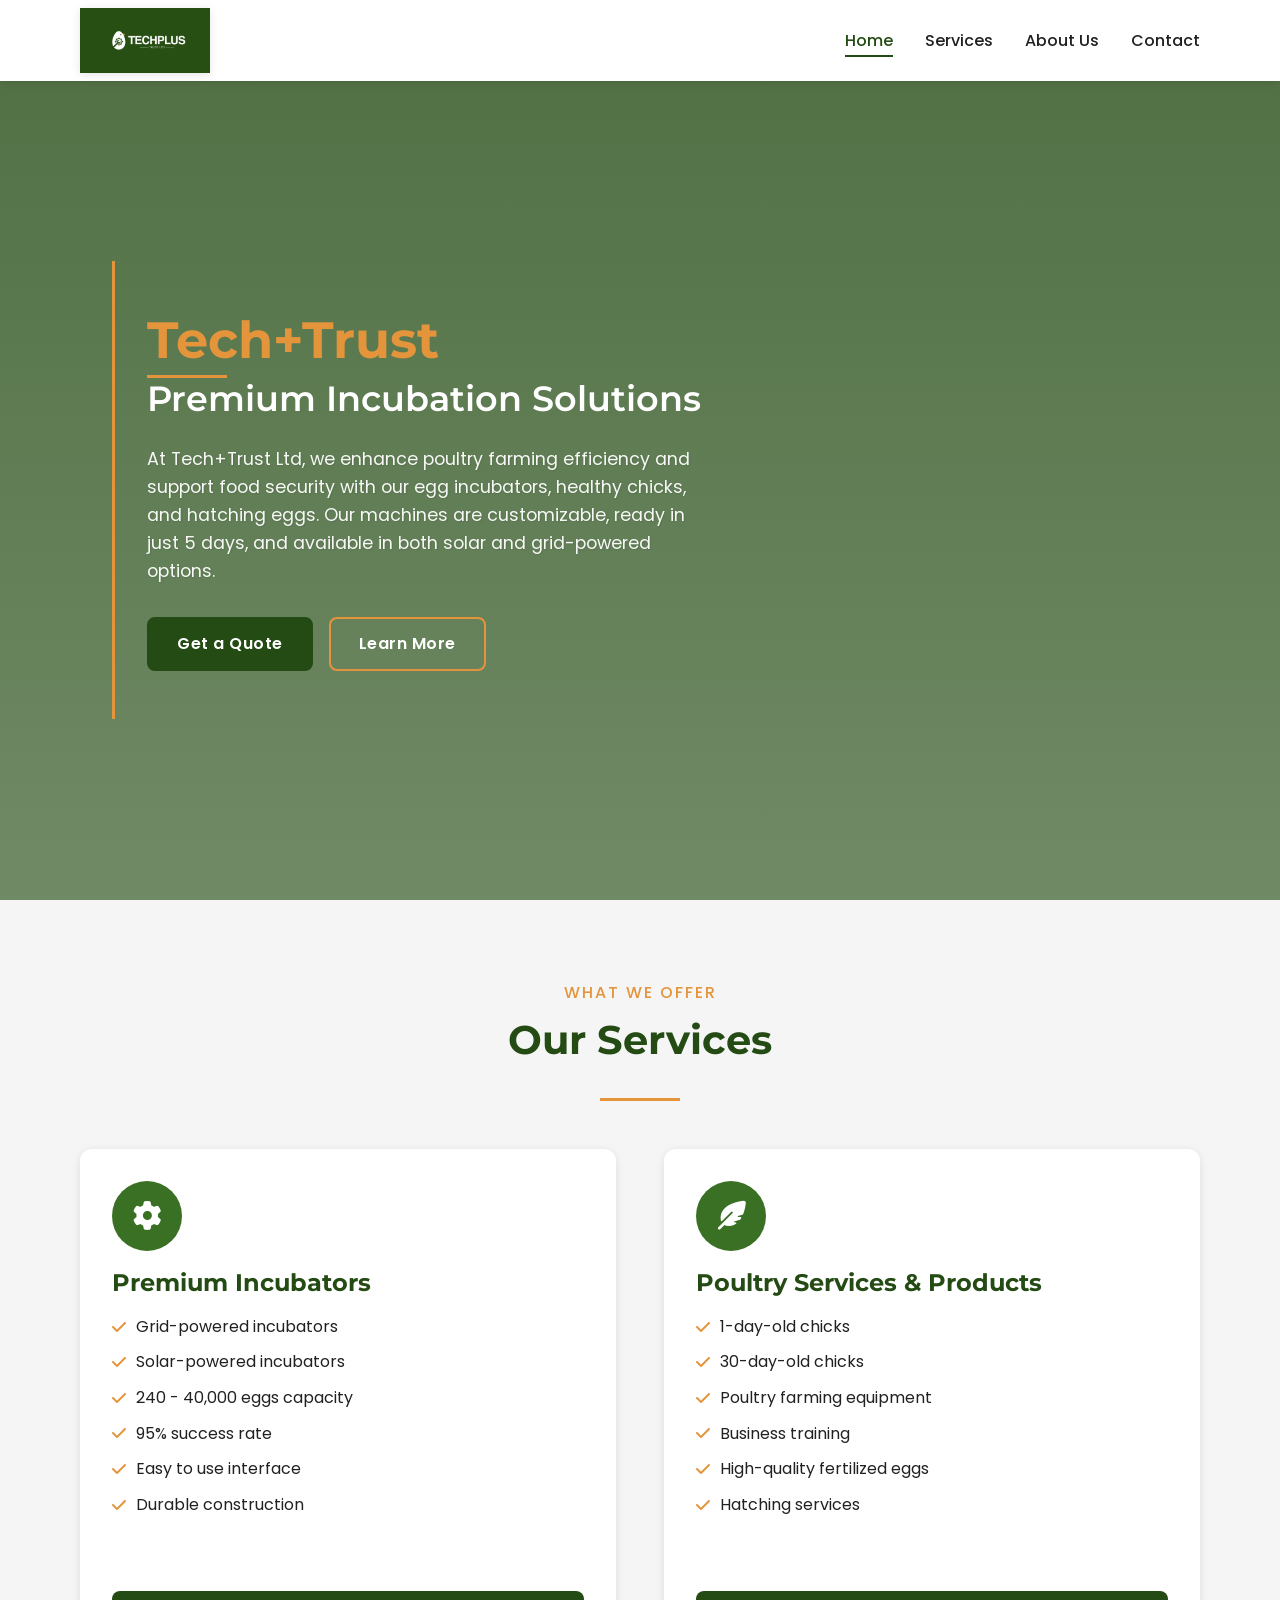
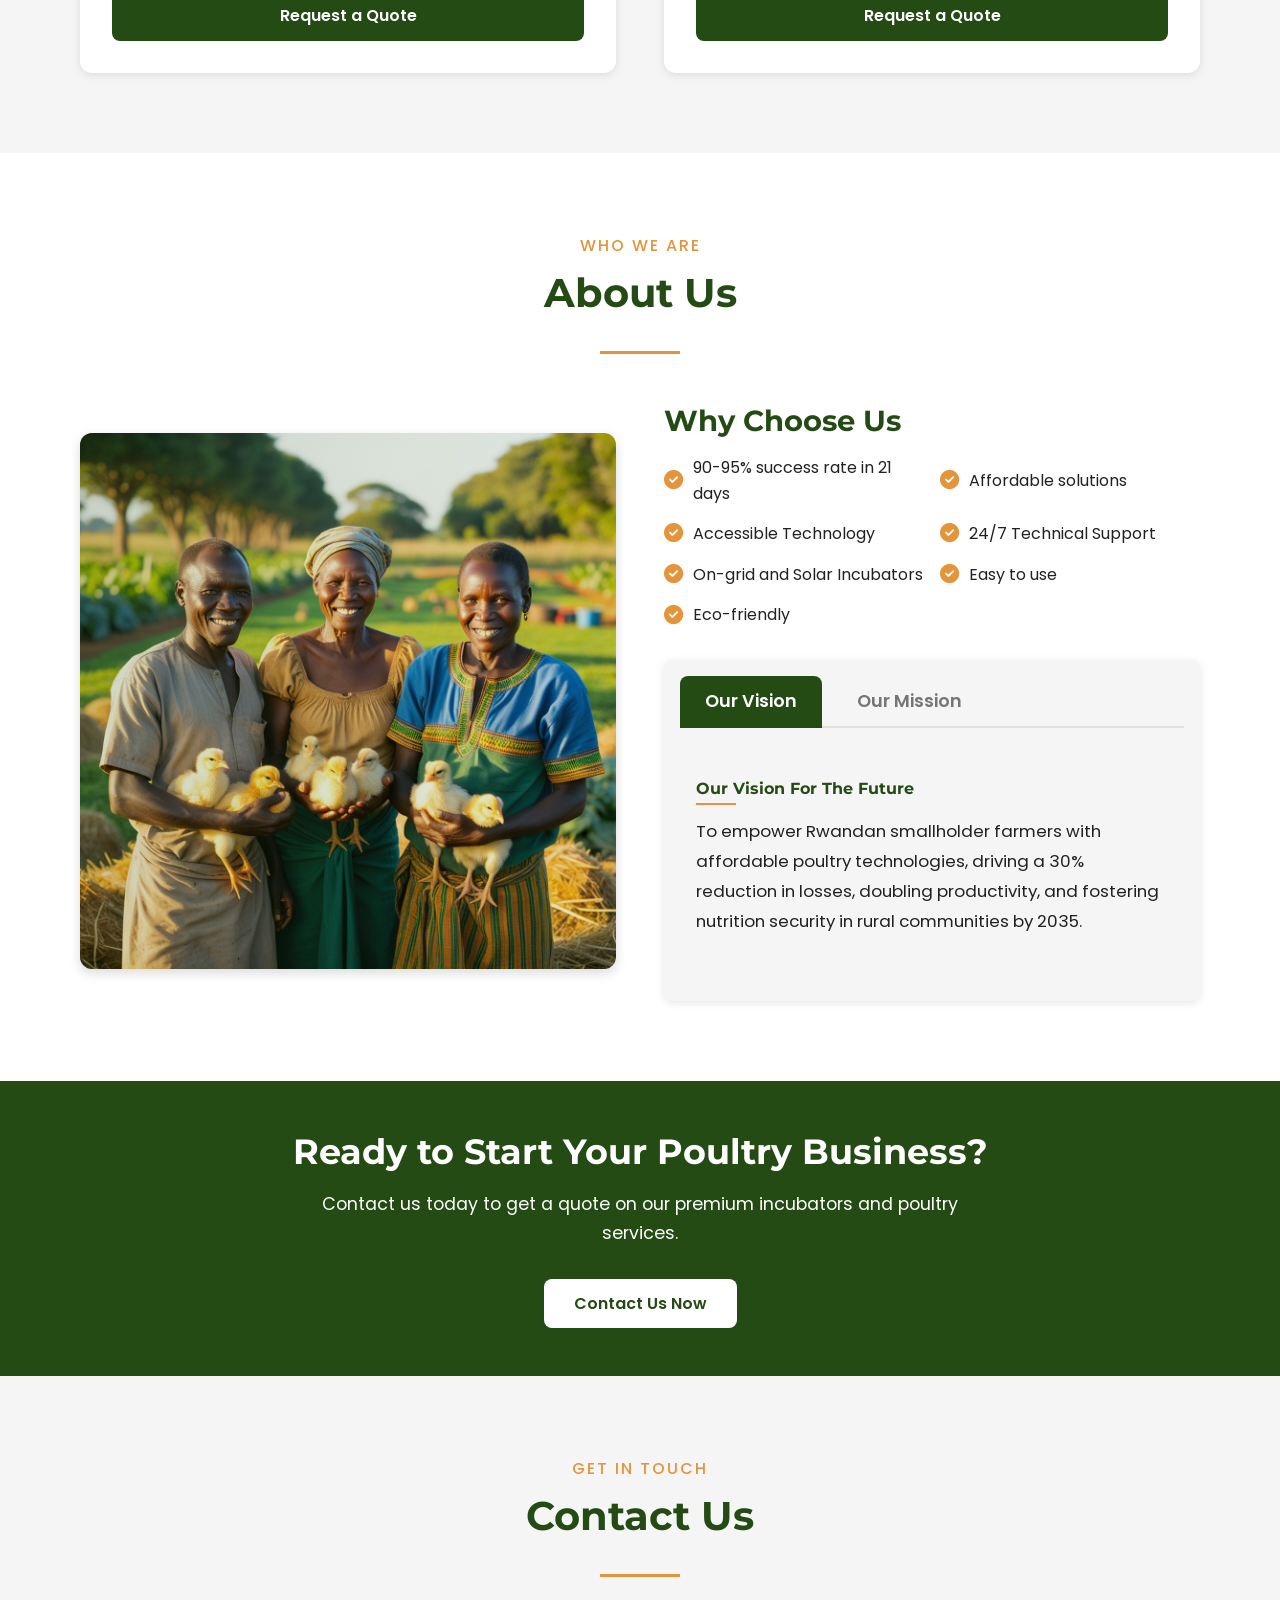
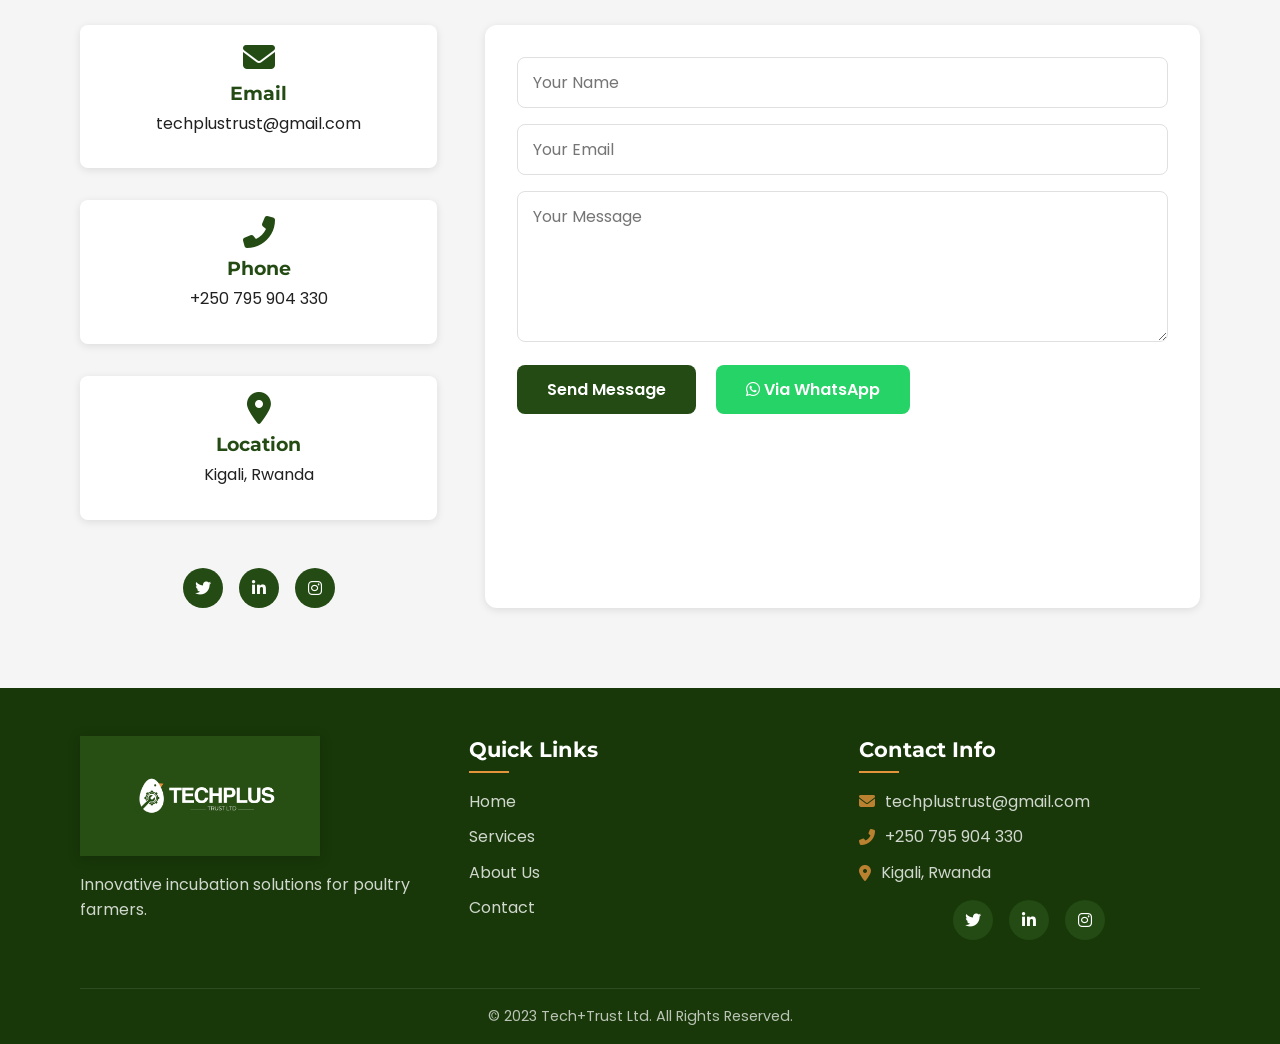
==== index.html @ eaa098f8 "First Edit on Frontend" ====
<!DOCTYPE html>
<html lang="en">
<head>
    <meta charset="UTF-8">
    <meta name="viewport" content="width=device-width, initial-scale=1.0">
    <meta name="description" content="At Tech+Trust Ltd, we provide locally made incubators with a 95% hatching success rate, ready in just 5 days. Our machines are customizable, easy to use, and available in solar or grid-powered options. With 24/7 expert support, we ensure your hatching success.">
    <title>Tech+Trust Ltd - Poultry Incubators & Farming Solutions</title>
    
    <!-- Favicon -->
    <link rel="icon" href="Tech+Trust-Website-Images/tabImage.png">

    <!-- Google Fonts -->
    <link rel="preconnect" href="https://fonts.googleapis.com">
    <link rel="preconnect" href="https://fonts.gstatic.com" crossorigin>
    <link href="https://fonts.googleapis.com/css2?family=Montserrat:wght@400;500;600;700;800&family=Poppins:wght@300;400;500;600;700&display=swap" rel="stylesheet">
    
    <!-- Font Awesome -->
    <link rel="stylesheet" href="https://cdnjs.cloudflare.com/ajax/libs/font-awesome/6.4.0/css/all.min.css">
    
    <!-- CSS Files -->
    <link rel="stylesheet" href="css/style.css">
    <link rel="stylesheet" href="css/animations.css">
    
    <!-- Structured Data -->
    <script type="application/ld+json">
        {
          "@context": "http://schema.org",
          "@type": "LocalBusiness",
          "name": "Tech+Trust Ltd",
          "description": "Tech+Trust Ltd provides locally made incubators with a 95% hatching success rate. Our machines are customizable, easy to use, and available in solar or grid-powered options.",
          "url": "http://www.techplustrust.com",
          "logo": "http://www.techplustrust.com/logo.png",
          "address": {
            "@type": "PostalAddress",
            "addressLocality": "Kigali",
            "addressCountry": "RW"
          },
          "contactPoint": {
            "@type": "ContactPoint",
            "email": "techplustrust@gmail.com",
            "telephone": "+250795904330",
            "contactType": "Customer Service"
          },
          "sameAs": [
            "https://www.linkedin.com/company/techplus-trust-ltd",
            "https://x.com/Techplusrwanda",
            "https://www.instagram.com/techplustrust.ltd"
          ]
        }
    </script>
</head>
<body>
    <!-- Preloader -->
    <div id="preloader">
        <div class="spinner"></div>
    </div>

    <!-- Header Section -->
    <header id="header">
        <div class="container">
            <div class="header-wrapper">
                <div class="logo">
                    <a href="#hero">
                        <img src="Tech+Trust-Website-Images/logo.png" alt="Tech+Trust Logo">
                    </a>
                </div>
                
                <nav class="nav-menu">
                    <ul class="nav-list">
                        <li><a href="#hero" class="nav-link active">Home</a></li>
                        <li><a href="#services" class="nav-link">Services</a></li>
                        <li><a href="#about" class="nav-link">About Us</a></li>
                        <li><a href="#contact" class="nav-link">Contact</a></li>
                    </ul>
                </nav>
                
                <div class="mobile-menu-btn">
                    <span></span>
                    <span></span>
                    <span></span>
                </div>
            </div>
        </div>
    </header>
    
    <!-- Hero Section -->
    <section id="hero" class="hero-section">
        <div class="overlay"></div>
        <div class="container">
            <div class="hero-content">
                <h1 class="hero-title">
                    <span>Tech+Trust</span>
                    Premium Incubation Solutions
                </h1>
                <p class="hero-description">
                    At Tech+Trust Ltd, we enhance poultry farming efficiency and support food security with our egg incubators, healthy chicks, and hatching eggs.
                    Our machines are customizable, ready in just 5 days, and available in both solar and grid-powered options.
                </p>
                <div class="hero-buttons">
                    <a href="#contact" class="btn btn-primary">Get a Quote</a>
                    <a href="#about" class="btn btn-secondary">Learn More</a>
                </div>
            </div>
        </div>
    </section>

    <!-- Services Section -->
    <section id="services" class="services-section">
        <div class="container">
            <div class="section-header scroll-animate fade-in-up">
                <span class="section-subtitle">What We Offer</span>
                <h2 class="section-title">Our Services</h2>
                <div class="section-divider"></div>
            </div>

            <div class="services-grid">
                <!-- Incubators Service -->
                <div class="service-card scroll-animate fade-in-left">
                    <div class="service-icon">
                        <i class="fas fa-cog"></i>
                    </div>
                    <h3 class="service-title">Premium Incubators</h3>
                    <ul class="service-features">
                        <li><i class="fas fa-check"></i> Grid-powered incubators</li>
                        <li><i class="fas fa-check"></i> Solar-powered incubators</li>
                        <li><i class="fas fa-check"></i> 240 - 40,000 eggs capacity</li>
                        <li><i class="fas fa-check"></i> 95% success rate</li>
                        <li><i class="fas fa-check"></i> Easy to use interface</li>
                        <li><i class="fas fa-check"></i> Durable construction</li>
                    </ul>
                    <a href="#contact" class="btn btn-service">Request a Quote</a>
                </div>

                <!-- Poultry Service -->
                <div class="service-card scroll-animate fade-in-right">
                    <div class="service-icon">
                        <i class="fas fa-feather-alt"></i>
                    </div>
                    <h3 class="service-title">Poultry Services & Products</h3>
                    <ul class="service-features">
                        <li><i class="fas fa-check"></i> 1-day-old chicks</li>
                        <li><i class="fas fa-check"></i> 30-day-old chicks</li>
                        <li><i class="fas fa-check"></i> Poultry farming equipment</li>
                        <li><i class="fas fa-check"></i> Business training</li>
                        <li><i class="fas fa-check"></i> High-quality fertilized eggs</li>
                        <li><i class="fas fa-check"></i> Hatching services</li>
                    </ul>
                    <a href="#contact" class="btn btn-service">Request a Quote</a>
                </div>
            </div>
        </div>
    </section>

    <!-- About Section -->
    <section id="about" class="about-section">
        <div class="container">
            <div class="section-header scroll-animate fade-in-up">
                <span class="section-subtitle">Who We Are</span>
                <h2 class="section-title">About Us</h2>
                <div class="section-divider"></div>
                </div>

            <div class="about-grid">
                <div class="about-image scroll-animate fade-in-left">
                    <!-- Replace with an actual image of your team or facility -->
                    <img src="Tech+Trust-Website-Images/Leonardo_Phoenix_A_vibrant_color_photograph_of_three_African_f_0.jpg" alt="Tech+Trust Team">
                </div>
                
                <div class="about-content scroll-animate fade-in-right">
                    <h3>Why Choose Us</h3>
                    <ul class="benefits-list">
                        <li><i class="fas fa-check-circle"></i> 90-95% success rate in 21 days</li>
                        <li><i class="fas fa-check-circle"></i> Affordable solutions</li>
                        <li><i class="fas fa-check-circle"></i> Accessible Technology</li>
                        <li><i class="fas fa-check-circle"></i> 24/7 Technical Support</li>
                        <li><i class="fas fa-check-circle"></i> On-grid and Solar Incubators</li>
                        <li><i class="fas fa-check-circle"></i> Easy to use</li>
                        <li><i class="fas fa-check-circle"></i> Eco-friendly</li>
                        </ul>
                    
                    <div class="tabs-container scroll-animate fade-in-up">
                        <div class="tabs">
                            <button class="tab-btn active" data-target="vision">Our Vision</button>
                            <button class="tab-btn" data-target="mission">Our Mission</button>
                        </div>
                        
                        <div class="tab-content active" id="vision">
                            <h4>Our Vision For The Future</h4>
                            <p>To empower Rwandan smallholder farmers with affordable poultry technologies, driving a 30% reduction in losses, doubling productivity, and fostering nutrition security in rural communities by 2035.</p>
                        </div>
                        
                        <div class="tab-content" id="mission">
                            <h4>Our Core Mission</h4>
                            <p>We empower African poultry farmers with precision agriculture technologies to enhance productivity, sustainability, and livelihoods.</p>
                        </div>
                    </div>
                </div>
            </div>
        </div>
    </section>

    <!-- Call to Action Section -->
    <section class="cta-section">
        <div class="container">
            <h2>Ready to Start Your Poultry Business?</h2>
            <p>Contact us today to get a quote on our premium incubators and poultry services.</p>
            <a href="#contact" class="btn btn-light">Contact Us Now</a>
        </div>
    </section>

    <!-- Contact Section -->
    <section id="contact" class="contact-section">
        <div class="container">
            <div class="section-header scroll-animate fade-in-up">
                <span class="section-subtitle">Get In Touch</span>
                <h2 class="section-title">Contact Us</h2>
                <div class="section-divider"></div>
            </div>

            <div class="contact-grid">
                <div class="contact-info scroll-animate fade-in-left">
                    <div class="contact-item">
                        <i class="fas fa-envelope"></i>
                        <h3>Email</h3>
                        <p>techplustrust@gmail.com</p>
        </div>

                    <div class="contact-item">
                        <i class="fas fa-phone-alt"></i>
                        <h3>Phone</h3>
                        <p>+250 795 904 330</p>
        </div>

                    <div class="contact-item">
                        <i class="fas fa-map-marker-alt"></i>
                        <h3>Location</h3>
                        <p>Kigali, Rwanda</p>
                    </div>
                    
                    <div class="social-links">
                        <a href="https://x.com/Techplusrwanda" target="_blank" class="social-link">
                            <i class="fab fa-twitter"></i>
                        </a>
                        <a href="https://www.linkedin.com/company/techplus-trust-ltd" target="_blank" class="social-link">
                            <i class="fab fa-linkedin-in"></i>
                        </a>
                        <a href="https://www.instagram.com/techplustrust.ltd" target="_blank" class="social-link">
                            <i class="fab fa-instagram"></i>
                        </a>
                    </div>
                </div>
                
                <div class="contact-form-container scroll-animate fade-in-right">
                    <form id="contactForm" class="contact-form">
                        <div class="form-group">
                            <input type="text" name="name" id="name" placeholder="Your Name" required>
                    </div>  
    
                        <div class="form-group">
                            <input type="email" name="email" id="email" placeholder="Your Email" required>
                        </div>  
                        
                        <div class="form-group">
                            <textarea name="message" id="message" rows="5" placeholder="Your Message" required></textarea>
                        </div>
                        
                        <div class="form-group">
                            <button type="submit" class="btn btn-primary">Send Message</button>
                            <button type="button" class="btn btn-whatsapp" onclick="sendWhatsApp()">
                                <i class="fab fa-whatsapp"></i> Via WhatsApp
                            </button>
                    </div>
                    </form>
                </div>
            </div> 
        </div>
    </section>

    <!-- Footer -->
    <footer class="footer">
        <div class="container">
            <div class="footer-content">
                <div class="footer-logo">
                    <img src="Tech+Trust-Website-Images/logo.png" alt="Tech+Trust Logo">
                    <p>Innovative incubation solutions for poultry farmers.</p>
                </div>
                
                <div class="footer-links">
                    <h3>Quick Links</h3>
                    <ul>
                        <li><a href="#hero">Home</a></li>
                        <li><a href="#services">Services</a></li>
                        <li><a href="#about">About Us</a></li>
                        <li><a href="#contact">Contact</a></li>
                    </ul>
            </div>
            
                <div class="footer-contact">
                    <h3>Contact Info</h3>
                    <p><i class="fas fa-envelope"></i> techplustrust@gmail.com</p>
                    <p><i class="fas fa-phone-alt"></i> +250 795 904 330</p>
                    <p><i class="fas fa-map-marker-alt"></i> Kigali, Rwanda</p>
                    
                    <div class="social-links" style="margin-top: 15px;">
                        <a href="https://x.com/Techplusrwanda" target="_blank" class="social-link">
                            <i class="fab fa-twitter"></i>
                        </a>
                        <a href="https://www.linkedin.com/company/techplus-trust-ltd" target="_blank" class="social-link">
                            <i class="fab fa-linkedin-in"></i>
                        </a>
                        <a href="https://www.instagram.com/techplustrust.ltd" target="_blank" class="social-link">
                            <i class="fab fa-instagram"></i>
                        </a>
                    </div>
                </div>
            </div>
            
            <div class="footer-bottom">
                <p>&copy; 2023 Tech+Trust Ltd. All Rights Reserved.</p>
            </div>
        </div>
    </footer>

    <!-- JavaScript -->
    <script src="javascript/main.js"></script>
    <script>
        // Scroll animation
        document.addEventListener('DOMContentLoaded', function() {
            // Detect elements in viewport for animations
            const scrollAnimateElements = document.querySelectorAll('.scroll-animate');
            
            function checkIfInView() {
                const windowHeight = window.innerHeight;
                const windowTopPosition = window.scrollY;
                const windowBottomPosition = windowTopPosition + windowHeight;
                
                scrollAnimateElements.forEach(function(element) {
                    const elementHeight = element.offsetHeight;
                    const elementTopPosition = element.getBoundingClientRect().top + windowTopPosition;
                    const elementBottomPosition = elementTopPosition + elementHeight;
                    
                    // Check if element is in viewport
                    if (
                        (elementBottomPosition >= windowTopPosition) && 
                        (elementTopPosition <= windowBottomPosition)
                    ) {
                        element.classList.add('visible');
                    }
                });
            }
            
            // Run once on page load
            checkIfInView();
            
            // Run on scroll events
            window.addEventListener('scroll', checkIfInView);
        });
    </script>
</body>
</html>
---- css/style.css ----
/*--------------------------------------------------------------
# Global Styles
--------------------------------------------------------------*/
:root {
    /* Brand Colors */
    --primary-color: #234b13;
    --primary-light: #3a7023;
    --primary-dark: #183809;
    --secondary-color: #e4943b;
    --secondary-light: #f3ac5d;
    --secondary-dark: #c07a2d;
    
    /* Neutral Colors */
    --white: #ffffff;
    --light-gray: #f5f5f5;
    --medium-gray: #e0e0e0;
    --dark-gray: #757575;
    --black: #212121;
    
    /* Font Families */
    --heading-font: 'Montserrat', sans-serif;
    --body-font: 'Poppins', sans-serif;
    
    /* Spacing */
    --spacing-xs: 0.5rem;
    --spacing-sm: 1rem;
    --spacing-md: 2rem;
    --spacing-lg: 3rem;
    --spacing-xl: 5rem;
    
    /* Border Radius */
    --border-radius-sm: 4px;
    --border-radius-md: 8px;
    --border-radius-lg: 12px;
    
    /* Box Shadows */
    --shadow-sm: 0 2px 8px rgba(0, 0, 0, 0.1);
    --shadow-md: 0 4px 12px rgba(0, 0, 0, 0.15);
    --shadow-lg: 0 8px 24px rgba(0, 0, 0, 0.2);
    
    /* Transitions */
    --transition-fast: 0.3s;
    --transition-medium: 0.5s;
    --transition-slow: 0.7s;
}

* {
    margin: 0;
    padding: 0;
    box-sizing: border-box;
}

html {
    scroll-behavior: smooth;
    font-size: 16px;
}

body {
    font-family: var(--body-font);
    color: var(--black);
    line-height: 1.6;
    overflow-x: hidden;
    background-color: var(--white);
}

h1, h2, h3, h4, h5, h6 {
    font-family: var(--heading-font);
    font-weight: 700;
    line-height: 1.3;
    margin-bottom: var(--spacing-sm);
    color: var(--black);
}

h1 {
    font-size: 2.5rem;
}

h2 {
    font-size: 2rem;
}

h3 {
    font-size: 1.5rem;
}

p {
    margin-bottom: var(--spacing-sm);
}

a {
    text-decoration: none;
    color: var(--primary-color);
    transition: color var(--transition-fast);
}

a:hover {
    color: var(--primary-light);
}

ul {
    list-style: none;
}

img {
    max-width: 100%;
    height: auto;
    display: block;
}

.container {
    width: 90%;
    max-width: 1200px;
    margin: 0 auto;
    padding: 0 var(--spacing-sm);
}

.section-header {
    text-align: center;
    margin-bottom: var(--spacing-lg);
    opacity: 0;
}

.section-subtitle {
    display: block;
    font-size: 1rem;
    font-weight: 500;
    color: var(--secondary-color);
    text-transform: uppercase;
    margin-bottom: var(--spacing-xs);
    letter-spacing: 2px;
}

.section-title {
    font-size: 2.5rem;
    margin-bottom: var(--spacing-sm);
    color: var(--primary-color);
    position: relative;
    display: inline-block;
}

.section-divider {
    width: 80px;
    height: 3px;
    background-color: var(--secondary-color);
    margin: 0 auto;
    margin-top: var(--spacing-sm);
}

/* Buttons */
.btn {
    display: inline-block;
    padding: 12px 30px;
    border-radius: var(--border-radius-md);
    font-weight: 600;
    transition: all var(--transition-fast);
    text-align: center;
    cursor: pointer;
    border: none;
    font-family: var(--body-font);
    font-size: 1rem;
}

.btn-primary {
    background-color: var(--primary-color);
    color: var(--white);
}

.btn-primary:hover {
    background-color: var(--primary-light);
    color: var(--white);
    transform: translateY(-3px);
    box-shadow: var(--shadow-md);
}

.btn-secondary {
    background-color: var(--secondary-color);
    color: var(--white);
}

.btn-secondary:hover {
    background-color: var(--secondary-light);
    color: var(--white);
    transform: translateY(-3px);
    box-shadow: var(--shadow-md);
}

.btn-light {
    background-color: var(--white);
    color: var(--primary-color);
}

.btn-light:hover {
    background-color: var(--light-gray);
    color: var(--primary-dark);
    transform: translateY(-3px);
    box-shadow: var(--shadow-md);
}

.btn-service {
    background-color: var(--primary-color);
    color: var(--white);
    width: 100%;
    padding: 12px 20px;
    margin-top: var(--spacing-md);
}

.btn-service:hover {
    background-color: var(--primary-light);
    color: var(--white);
}

.btn-whatsapp {
    background-color: #25D366;
    color: var(--white);
}

.btn-whatsapp:hover {
    background-color: #128C7E;
    color: var(--white);
}

/*--------------------------------------------------------------
# Preloader
--------------------------------------------------------------*/
#preloader {
    position: fixed;
    top: 0;
    left: 0;
    right: 0;
    bottom: 0;
    z-index: 9999;
    background-color: var(--white);
    display: flex;
    justify-content: center;
    align-items: center;
}

.spinner {
    width: 50px;
    height: 50px;
    border: 4px solid var(--medium-gray);
    border-top: 4px solid var(--primary-color);
    border-radius: 50%;
    animation: spin 1s linear infinite;
}

@keyframes spin {
    0% { transform: rotate(0deg); }
    100% { transform: rotate(360deg); }
}

/*--------------------------------------------------------------
# Header
--------------------------------------------------------------*/
#header {
    position: fixed;
    top: 0;
    left: 0;
    width: 100%;
    z-index: 1000;
    background-color: var(--white);
    box-shadow: var(--shadow-sm);
    padding: 8px 0;
    transition: all var(--transition-fast);
    height: auto;
}

#header.scrolled {
    padding: 5px 0;
    box-shadow: var(--shadow-md);
}

.header-wrapper {
    display: flex;
    justify-content: space-between;
    align-items: center;
}

.logo {
    display: flex;
    align-items: center;
}

.logo img {
    height: 65px;
    width: auto;
    transition: all var(--transition-fast);
    filter: drop-shadow(0 2px 4px rgba(0, 0, 0, 0.1));
}

#header.scrolled .logo img {
    height: 55px;
}

.nav-list {
    display: flex;
    gap: var(--spacing-md);
}

.nav-link {
    color: var(--black);
    font-weight: 500;
    position: relative;
    padding: 5px 0;
    font-size: 1rem;
}

.nav-link:hover,
.nav-link.active {
    color: var(--primary-color);
}

.nav-link::after {
    content: '';
    position: absolute;
    width: 0;
    height: 2px;
    bottom: 0;
    left: 0;
    background-color: var(--primary-color);
    transition: width var(--transition-fast);
}

.nav-link:hover::after,
.nav-link.active::after {
    width: 100%;
}

.mobile-menu-btn {
    display: none;
    cursor: pointer;
}

.mobile-menu-btn span {
    display: block;
    width: 25px;
    height: 3px;
    margin: 5px 0;
    background-color: var(--primary-color);
    transition: all var(--transition-fast);
}

/*--------------------------------------------------------------
# Hero Section
--------------------------------------------------------------*/
.hero-section {
    position: relative;
    height: 100vh;
    background-image: url('https://plus.unsplash.com/premium_photo-1661963063875-7f131e02bf75?fm=jpg&q=60&w=3000&ixlib=rb-4.0.3&ixid=M3wxMjA3fDB8MHxzZWFyY2h8MXx8Y2hpY2tlbiUyMGZhcm18ZW58MHx8MHx8fDA%3D');
    background-size: cover;
    background-position: center;
    background-attachment: fixed;
    display: flex;
    align-items: center;
    padding-top: 0;
}

.hero-section .overlay {
    position: absolute;
    top: 0;
    left: 0;
    width: 100%;
    height: 100%;
    background: linear-gradient(rgba(35, 75, 19, 0.8), rgba(35, 75, 19, 0.65));
}

.hero-content {
    text-align: left;
    padding: var(--spacing-lg);
    margin: 80px var(--spacing-md) 0;
    width: calc(100% - var(--spacing-md) * 2);
    max-width: 650px;
    border-left: 3px solid var(--secondary-color);
    padding-left: var(--spacing-md);
    position: relative;
    z-index: 2;
}

.hero-title {
    color: var(--white);
    font-size: 2.2rem;
    margin-bottom: 1.5rem;
    line-height: 1.2;
    font-weight: 600;
}

.hero-title span {
    display: block;
    font-size: 3.2rem;
    font-weight: 700;
    margin-bottom: 0.5rem;
    color: var(--secondary-color);
    position: relative;
}

.hero-title span::after {
    content: '';
    position: absolute;
    bottom: -8px;
    left: 0;
    width: 80px;
    height: 3px;
    background-color: var(--secondary-color);
}

.hero-description {
    color: var(--white);
    font-size: 1.1rem;
    line-height: 1.6;
    margin-bottom: 2rem;
    opacity: 0.95;
    font-weight: 400;
    text-shadow: 1px 1px 2px rgba(0, 0, 0, 0.1);
}

.hero-description .highlight {
    color: var(--secondary-color);
    font-weight: 600;
}

.hero-buttons {
    display: flex;
    gap: var(--spacing-sm);
    margin-top: var(--spacing-md);
}

.hero-buttons .btn {
    padding: 12px 28px;
    font-size: 1rem;
    font-weight: 600;
    letter-spacing: 0.5px;
}

.hero-buttons .btn-primary {
    background-color: var(--primary-color);
    border: 2px solid var(--primary-color);
}

.hero-buttons .btn-secondary {
    background-color: transparent;
    border: 2px solid var(--secondary-color);
    color: var(--white);
}

.hero-buttons .btn-secondary:hover {
    background-color: var(--secondary-color);
    color: var(--white);
}

/*--------------------------------------------------------------
# Services Section
--------------------------------------------------------------*/
.services-section {
    padding: var(--spacing-xl) 0;
    background-color: var(--light-gray);
}

.services-grid {
    display: grid;
    grid-template-columns: repeat(auto-fit, minmax(300px, 1fr));
    gap: var(--spacing-lg);
}

.service-card {
    background-color: var(--white);
    border-radius: var(--border-radius-lg);
    padding: var(--spacing-md);
    box-shadow: var(--shadow-sm);
    transition: transform var(--transition-fast);
    height: 100%;
    display: flex;
    flex-direction: column;
    opacity: 0;
}

.service-card:hover {
    transform: translateY(-10px);
    box-shadow: var(--shadow-md);
}

.service-icon {
    width: 70px;
    height: 70px;
    background-color: var(--primary-light);
    color: var(--white);
    border-radius: 50%;
    display: flex;
    justify-content: center;
    align-items: center;
    margin-bottom: var(--spacing-sm);
    font-size: 1.8rem;
}

.service-title {
    font-size: 1.5rem;
    margin-bottom: var(--spacing-sm);
    color: var(--primary-color);
}

.service-features {
    list-style: none;
    margin-bottom: var(--spacing-md);
}

.service-features li {
    margin-bottom: 10px;
    display: flex;
    align-items: center;
}

.service-features li i {
    color: var(--secondary-color);
    margin-right: 10px;
}

/*--------------------------------------------------------------
# About Section
--------------------------------------------------------------*/
.about-section {
    padding: var(--spacing-xl) 0;
}

.about-grid {
    display: grid;
    grid-template-columns: 1fr 1fr;
    gap: var(--spacing-lg);
    align-items: center;
}

.about-image {
    position: relative;
    border-radius: var(--border-radius-lg);
    overflow: hidden;
    box-shadow: var(--shadow-md);
}

.about-image::before {
    content: '';
    position: absolute;
    top: 0;
    left: 0;
    width: 100%;
    height: 100%;
    background: linear-gradient(to right, rgba(35, 75, 19, 0.2) 0%, rgba(35, 75, 19, 0.1) 100%);
}

.about-content h3 {
    color: var(--primary-color);
    margin-bottom: var(--spacing-sm);
    font-size: 1.8rem;
}

.benefits-list {
    margin-bottom: var(--spacing-md);
    display: grid;
    grid-template-columns: 1fr 1fr;
    gap: 15px;
}

.benefits-list li {
    display: flex;
    align-items: center;
}

.benefits-list li i {
    color: var(--secondary-color);
    margin-right: 10px;
    font-size: 1.2rem;
}

.tabs-container {
    margin-top: var(--spacing-md);
    border-radius: var(--border-radius-md);
    padding: var(--spacing-sm);
    background-color: var(--light-gray);
    box-shadow: var(--shadow-sm);
}

.tabs {
    display: flex;
    margin-bottom: var(--spacing-sm);
    border-bottom: 2px solid var(--medium-gray);
    gap: 10px;
}

.tab-btn {
    padding: 12px 25px;
    background: none;
    border: none;
    font-family: var(--body-font);
    font-size: 1.1rem;
    font-weight: 600;
    color: var(--dark-gray);
    cursor: pointer;
    position: relative;
    transition: all var(--transition-fast);
    border-radius: var(--border-radius-md) var(--border-radius-md) 0 0;
}

.tab-btn:hover {
    color: var(--primary-color);
    background-color: rgba(35, 75, 19, 0.05);
}

.tab-btn.active {
    color: var(--white);
    background-color: var(--primary-color);
}

.tab-btn.active::after {
    content: '';
    position: absolute;
    bottom: -2px;
    left: 0;
    width: 100%;
    height: 2px;
    background-color: var(--primary-color);
}

.tab-content {
    display: none;
    padding: var(--spacing-md) var(--spacing-sm);
    border-radius: 0 0 var(--border-radius-md) var(--border-radius-md);
    opacity: 0;
    transform: translateY(10px);
    transition: all var(--transition-medium);
}

.tab-content.active {
    display: block;
    opacity: 1;
    transform: translateY(0);
    animation: fadeInUp 0.5s ease-out forwards;
}

.tab-content p {
    line-height: 1.8;
    font-size: 1.05rem;
}

.tab-content h4 {
    color: var(--primary-color);
    margin-bottom: var(--spacing-sm);
    position: relative;
    display: inline-block;
}

.tab-content h4::after {
    content: '';
    position: absolute;
    bottom: -5px;
    left: 0;
    width: 40px;
    height: 2px;
    background-color: var(--secondary-color);
}

/*--------------------------------------------------------------
# CTA Section
--------------------------------------------------------------*/
.cta-section {
    padding: var(--spacing-lg) 0;
    background-color: var(--primary-color);
    color: var(--white);
    text-align: center;
}

.cta-section h2 {
    font-size: 2.2rem;
    color: var(--white);
    margin-bottom: var(--spacing-sm);
}

.cta-section p {
    font-size: 1.1rem;
    margin-bottom: var(--spacing-md);
    max-width: 700px;
    margin-left: auto;
    margin-right: auto;
}

/*--------------------------------------------------------------
# Contact Section
--------------------------------------------------------------*/
.contact-section {
    padding: var(--spacing-xl) 0;
    background-color: var(--light-gray);
}

.contact-grid {
    display: grid;
    grid-template-columns: 1fr 2fr;
    gap: var(--spacing-lg);
}

.contact-info {
    display: grid;
    grid-template-columns: 1fr;
    gap: var(--spacing-md);
}

.contact-item {
    padding: var(--spacing-sm);
    background-color: var(--white);
    border-radius: var(--border-radius-md);
    box-shadow: var(--shadow-sm);
    display: flex;
    flex-direction: column;
    align-items: center;
    text-align: center;
}

.contact-item i {
    font-size: 2rem;
    color: var(--primary-color);
    margin-bottom: var(--spacing-xs);
}

.contact-item h3 {
    font-size: 1.2rem;
    margin-bottom: 5px;
    color: var(--primary-color);
}

.social-links {
    display: flex;
    justify-content: center;
    gap: var(--spacing-sm);
    margin-top: var(--spacing-sm);
}

.social-link {
    width: 40px;
    height: 40px;
    background-color: var(--primary-color);
    color: var(--white);
    border-radius: 50%;
    display: flex;
    justify-content: center;
    align-items: center;
    transition: background-color var(--transition-fast);
}

.social-link:hover {
    background-color: var(--primary-light);
    color: var(--white);
}

.contact-form-container {
    background-color: var(--white);
    border-radius: var(--border-radius-lg);
    padding: var(--spacing-md);
    box-shadow: var(--shadow-sm);
}

.form-group {
    margin-bottom: var(--spacing-sm);
}

.form-group input,
.form-group textarea {
    width: 100%;
    padding: 12px 15px;
    border: 1px solid var(--medium-gray);
    border-radius: var(--border-radius-md);
    font-family: var(--body-font);
    font-size: 1rem;
    color: var(--black);
    transition: border-color var(--transition-fast), box-shadow var(--transition-fast);
}

.form-group input:focus,
.form-group textarea:focus {
    outline: none;
    border-color: var(--primary-color);
    box-shadow: 0 0 0 3px rgba(35, 75, 19, 0.1);
}

.form-group button {
    margin-right: var(--spacing-sm);
}

/*--------------------------------------------------------------
# Footer
--------------------------------------------------------------*/
.footer {
    background-color: var(--primary-dark);
    color: var(--white);
    padding-top: var(--spacing-lg);
}

.footer-content {
    display: grid;
    grid-template-columns: repeat(auto-fit, minmax(250px, 1fr));
    gap: var(--spacing-lg);
    margin-bottom: var(--spacing-lg);
}

.footer-logo img {
    height: 120px;
    margin-bottom: var(--spacing-sm);
    filter: drop-shadow(0 2px 6px rgba(0, 0, 0, 0.2));
}

.footer-logo p {
    opacity: 0.8;
}

.footer-links h3,
.footer-contact h3 {
    color: var(--white);
    font-size: 1.3rem;
    margin-bottom: var(--spacing-sm);
    position: relative;
    display: inline-block;
    padding-bottom: 10px;
}

.footer-links h3::after,
.footer-contact h3::after {
    content: '';
    position: absolute;
    width: 40px;
    height: 2px;
    background-color: var(--secondary-color);
    bottom: 0;
    left: 0;
}

.footer-links ul li {
    margin-bottom: 10px;
}

.footer-links ul li a {
    color: var(--white);
    opacity: 0.8;
    transition: opacity var(--transition-fast);
}

.footer-links ul li a:hover {
    opacity: 1;
    color: var(--secondary-color);
}

.footer-contact p {
    margin-bottom: 10px;
    display: flex;
    align-items: center;
    opacity: 0.8;
}

.footer-contact p i {
    margin-right: 10px;
    color: var(--secondary-color);
}

.footer-bottom {
    padding: var(--spacing-sm) 0;
    text-align: center;
    border-top: 1px solid rgba(255, 255, 255, 0.1);
}

.footer-bottom p {
    margin-bottom: 0;
    opacity: 0.7;
    font-size: 0.9rem;
}

/*--------------------------------------------------------------
# Responsive Styles
--------------------------------------------------------------*/
@media (max-width: 1024px) {
    .hero-title {
        font-size: 3rem;
    }
    
    .about-grid {
        grid-template-columns: 1fr;
    }
    
    .about-image {
        max-height: 400px;
    }
    
    .about-image img {
        width: 100%;
        height: 400px;
        object-fit: cover;
    }
}

@media (max-width: 768px) {
    html {
        font-size: 14px;
    }
    
    .section-title {
        font-size: 2rem;
    }
    
    .logo img {
        height: 55px;
    }
    
    #header.scrolled .logo img {
        height: 50px;
    }
    
    .hero-section {
        padding-top: 0;
        height: 100vh;
        display: flex;
        align-items: center;
        justify-content: center;
    }
    
    .mobile-menu-btn {
        display: block;
    }
    
    .nav-menu {
        position: fixed;
        top: 80px;
        left: -100%;
        width: 100%;
        height: calc(100vh - 80px);
        background-color: var(--white);
        transition: left var(--transition-medium);
        box-shadow: var(--shadow-md);
        padding: var(--spacing-md);
        z-index: 999;
    }
    
    .nav-menu.active {
        left: 0;
    }
    
    .nav-list {
        flex-direction: column;
        gap: var(--spacing-sm);
    }
    
    .nav-link {
        padding: 10px 0;
        display: block;
        font-size: 1.2rem;
    }
    
    .mobile-menu-btn.active span:nth-child(1) {
        transform: translateY(8px) rotate(45deg);
    }
    
    .mobile-menu-btn.active span:nth-child(2) {
        opacity: 0;
    }
    
    .mobile-menu-btn.active span:nth-child(3) {
        transform: translateY(-8px) rotate(-45deg);
    }
    
    .hero-content {
        text-align: center;
        padding: var(--spacing-lg);
        margin: 0 auto;
        width: 90%;
        max-width: 500px;
        border-left: none;
        border-top: 3px solid var(--secondary-color);
        padding-top: var(--spacing-md);
    }
    
    .hero-title {
        font-size: 1.8rem;
    }
    
    .hero-title span {
        font-size: 2.6rem;
    }
    
    .hero-title span::after {
        left: 50%;
        transform: translateX(-50%);
    }
    
    .hero-description {
        font-size: 1rem;
        line-height: 1.5;
    }
    
    .hero-buttons {
        justify-content: center;
        flex-wrap: wrap;
    }
    
    .contact-grid {
        grid-template-columns: 1fr;
    }
    
    .benefits-list {
        grid-template-columns: 1fr;
    }
}

@media (max-width: 576px) {
    .container {
        width: 95%;
    }
    
    .hero-title {
        font-size: 1.6rem;
    }
    
    .hero-title span {
        font-size: 2.2rem;
    }
    
    .hero-description {
        font-size: 0.95rem;
    }
    
    .hero-buttons {
        flex-direction: column;
        width: 100%;
        align-items: center;
    }
    
    .hero-buttons .btn {
        width: 100%;
        margin-bottom: var(--spacing-xs);
    }
    
    .hero-content {
        padding: var(--spacing-md);
        margin: 0 auto;
        width: 95%;
        display: flex;
        flex-direction: column;
        align-items: center;
        justify-content: center;
    }
    
    .section-title {
        font-size: 1.8rem;
    }
    
    .services-grid {
        grid-template-columns: 1fr;
    }
    
    .footer-content {
        grid-template-columns: 1fr;
        text-align: center;
    }
    
    .footer-logo {
        display: flex;
        flex-direction: column;
        align-items: center;
    }
    
    .footer-links h3::after,
    .footer-contact h3::after {
        left: 50%;
        transform: translateX(-50%);
    }
    
    .footer-contact p {
        justify-content: center;
    }
    
    .form-group button {
        width: 100%;
        margin-right: 0;
        margin-bottom: var(--spacing-sm);
    }
}
---- css/animations.css ----
/* ANIMATIONS.CSS */
/* Contains all animations for the Tech+Trust website */

/* Keyframes Definitions */
@keyframes fadeIn {
    from {
        opacity: 0;
    }
    to {
        opacity: 1;
    }
}

@keyframes fadeInUp {
    from {
        opacity: 0;
        transform: translateY(30px);
    }
    to {
        opacity: 1;
        transform: translateY(0);
    }
}

@keyframes fadeInDown {
    from {
        opacity: 0;
        transform: translateY(-30px);
    }
    to {
        opacity: 1;
        transform: translateY(0);
    }
}

@keyframes fadeInLeft {
    from {
        opacity: 0;
        transform: translateX(-50px);
    }
    to {
        opacity: 1;
        transform: translateX(0);
    }
}

@keyframes fadeInRight {
    from {
        opacity: 0;
        transform: translateX(50px);
    }
    to {
        opacity: 1;
        transform: translateX(0);
    }
}

@keyframes scaleIn {
    from {
        opacity: 0;
        transform: scale(0.9);
    }
    to {
        opacity: 1;
        transform: scale(1);
    }
}

@keyframes borderFade {
    from {
        width: 0;
    }
    to {
        width: 100px;
    }
}

@keyframes pulse {
    0% {
        transform: scale(1);
    }
    50% {
        transform: scale(1.05);
    }
    100% {
        transform: scale(1);
    }
}

/* Animation Classes */
.animate {
    opacity: 0;
}

.animate.fade-in {
    animation: fadeIn 1s ease-out forwards;
}

.animate.fade-in-up {
    animation: fadeInUp 1s ease-out forwards;
}

.animate.fade-in-down {
    animation: fadeInDown 1s ease-out forwards;
}

.animate.fade-in-left {
    animation: fadeInLeft 1s ease-out forwards;
}

.animate.fade-in-right {
    animation: fadeInRight 1s ease-out forwards;
}

.animate.scale-in {
    animation: scaleIn 1s ease-out forwards;
}

/* Animation Delays */
.delay-100 {
    animation-delay: 0.1s;
}

.delay-200 {
    animation-delay: 0.2s;
}

.delay-300 {
    animation-delay: 0.3s;
}

.delay-400 {
    animation-delay: 0.4s;
}

.delay-500 {
    animation-delay: 0.5s;
}

.delay-600 {
    animation-delay: 0.6s;
}

.delay-700 {
    animation-delay: 0.7s;
}

.delay-800 {
    animation-delay: 0.8s;
}

.delay-900 {
    animation-delay: 0.9s;
}

.delay-1000 {
    animation-delay: 1s;
}

/* Scroll Animation - Will be triggered by JavaScript */
.scroll-animate {
    opacity: 0;
    transition: opacity 0.6s ease-out, transform 0.6s ease-out;
}

.scroll-animate.fade-in-up {
    transform: translateY(30px);
}

.scroll-animate.fade-in-left {
    transform: translateX(-30px);
}

.scroll-animate.fade-in-right {
    transform: translateX(30px);
}

.scroll-animate.scale-in {
    transform: scale(0.95);
}

.scroll-animate.visible {
    opacity: 1;
    transform: translate(0) scale(1);
}

/* Special Animation Effects */
.hover-pulse:hover {
    animation: pulse 1s infinite;
}

/* Preloader Animation */
#preloader .spinner {
    animation: spin 1s linear infinite;
}

/* Page Load Animations */
.logo img {
    animation: fadeIn 1s ease-out 0.2s forwards;
    opacity: 0;
}

.nav-link {
    opacity: 0;
    animation: fadeInDown 0.5s ease-out forwards;
}

.nav-link:nth-child(1) {
    animation-delay: 0.3s;
}

.nav-link:nth-child(2) {
    animation-delay: 0.4s;
}

.nav-link:nth-child(3) {
    animation-delay: 0.5s;
}

.nav-link:nth-child(4) {
    animation-delay: 0.6s;
}

/* Footer Animation */
.footer-logo {
    animation: fadeIn 0.8s ease-out forwards;
}

.footer-links, .footer-contact {
    opacity: 0;
    animation: fadeInUp 0.8s ease-out 0.3s forwards;
}

#loader{
    background: black url(/Tech+Trust-Website-Images/spin7.gif) no-repeat center center;
    background-size: 10%;
    margin-top: -55px;
    height: 100vh;
    width: 100%;
    position: fixed;
    z-index: 1000;
}
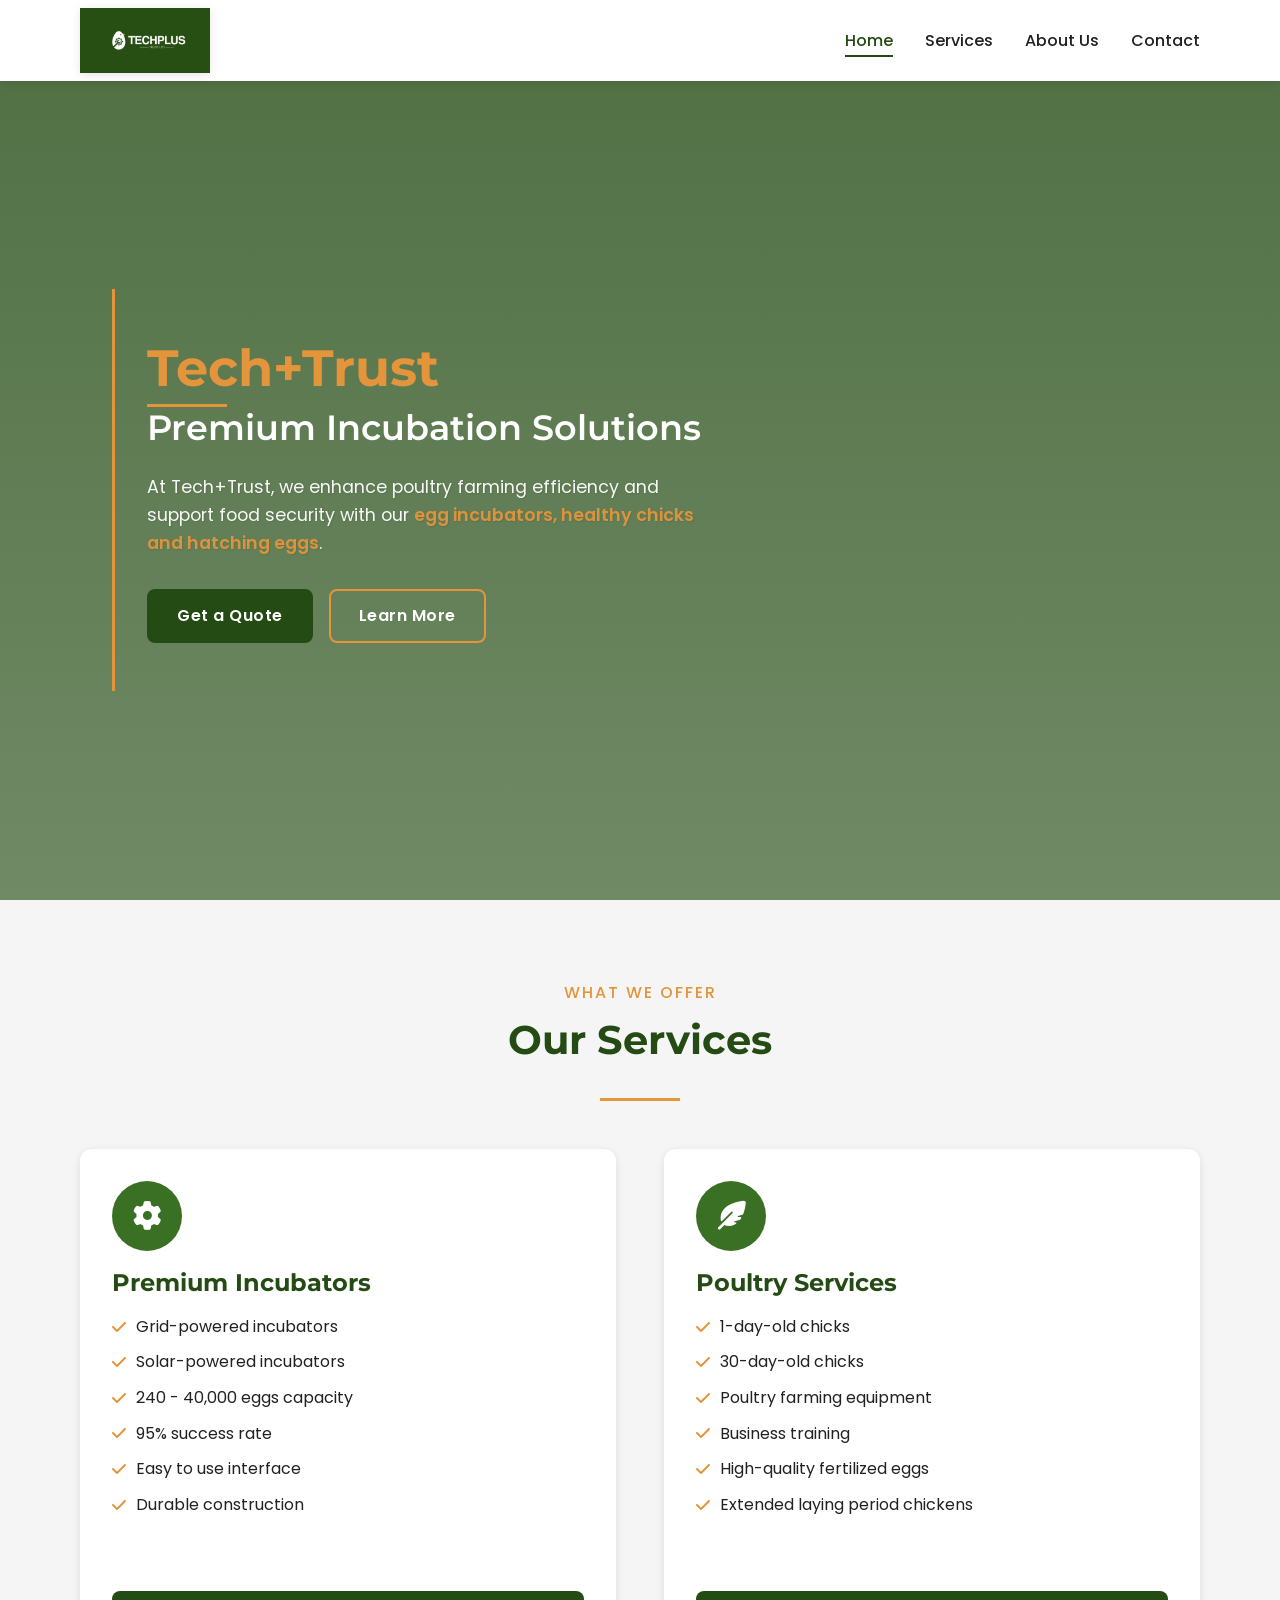
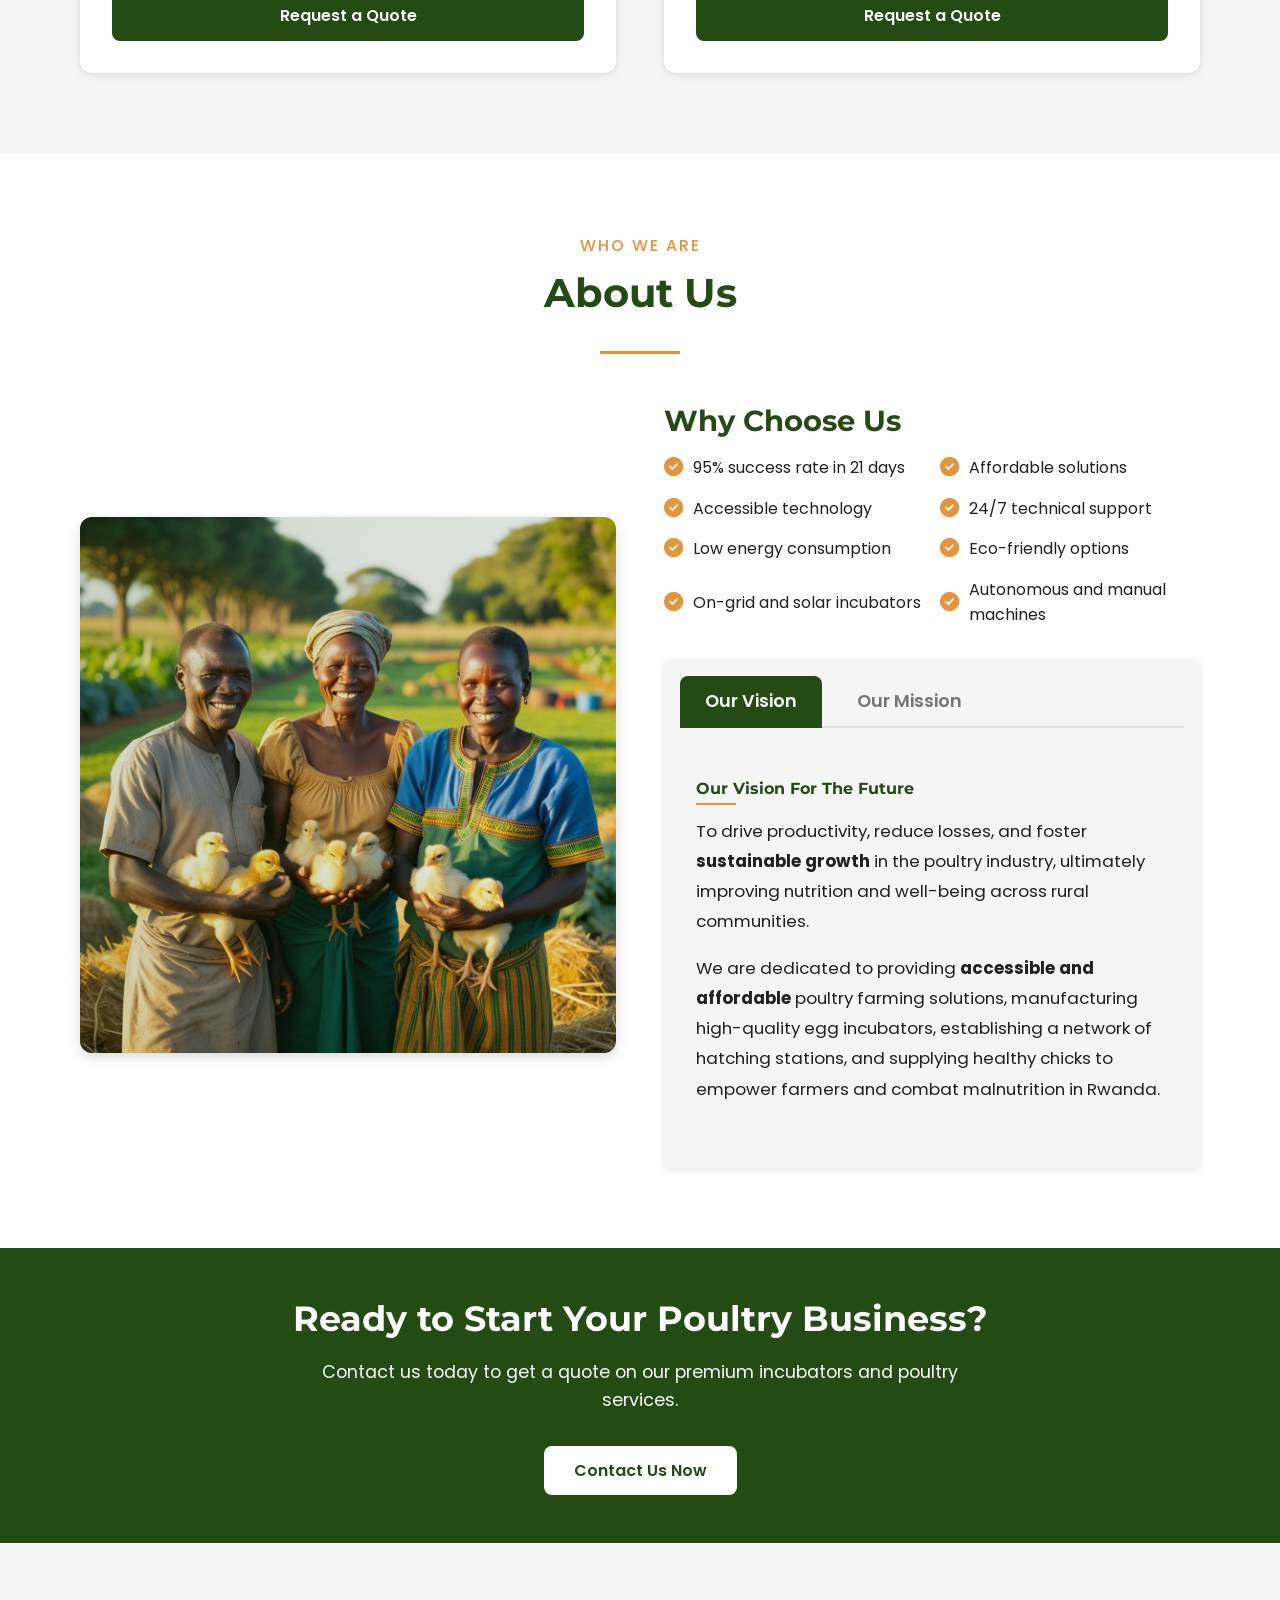
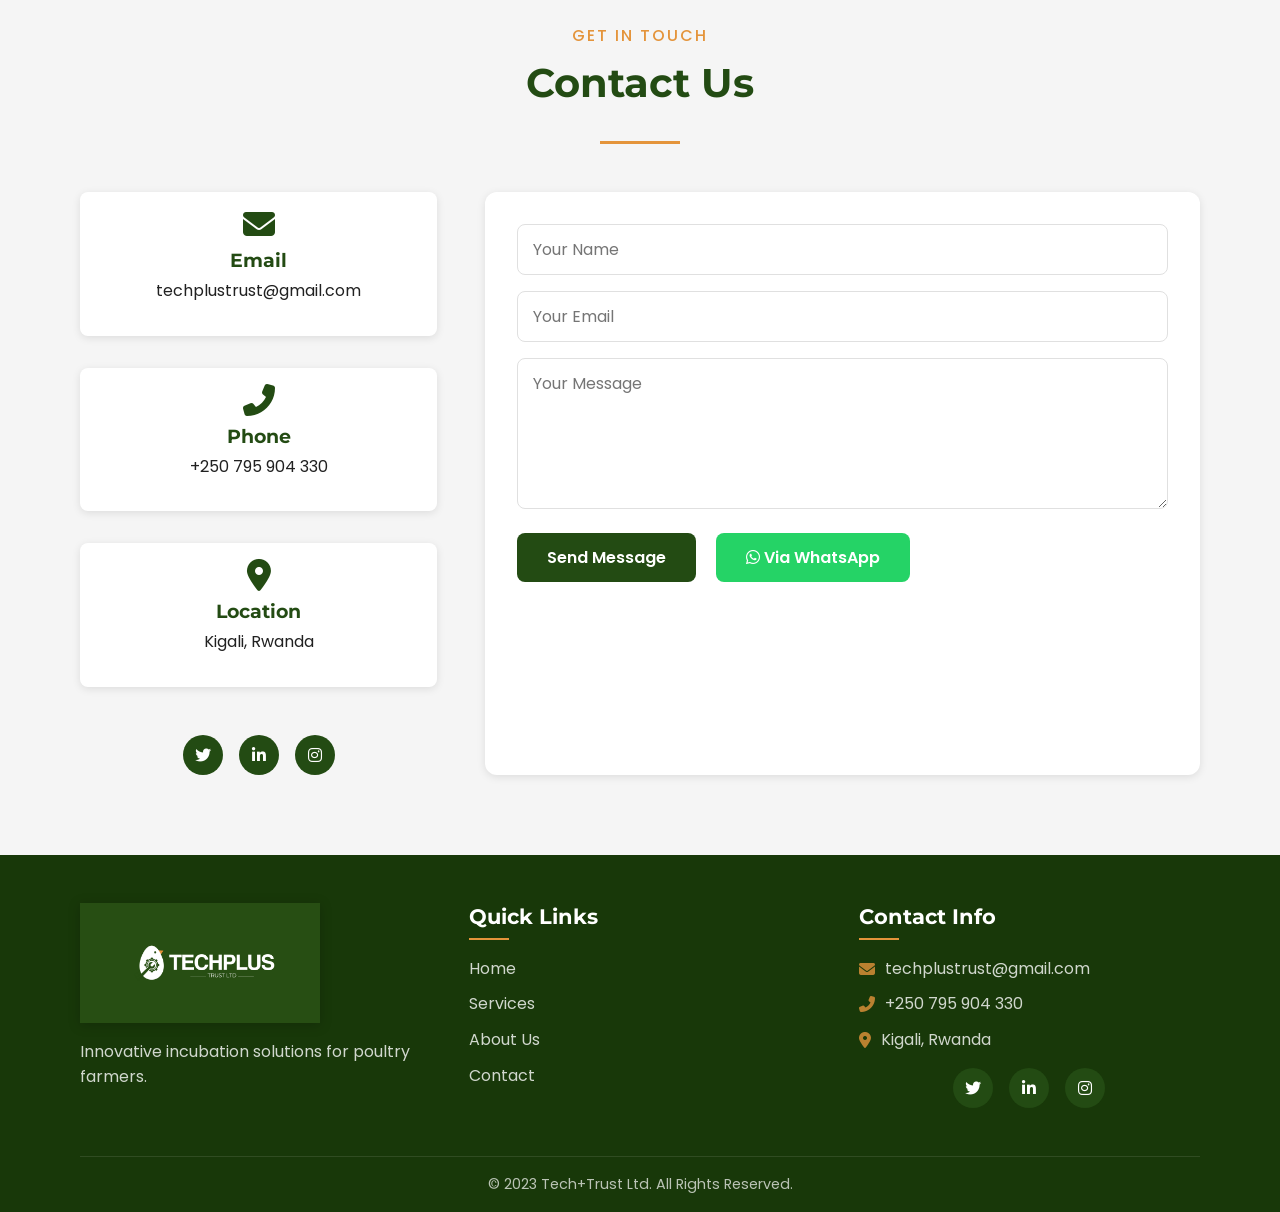
==== commit 66546554: "Updated hero section with new content" ====
--- a/index.html
+++ b/index.html
@@ -85,24 +85,25 @@
     
     <!-- Hero Section -->
     <section id="hero" class="hero-section">
-        <div class="overlay"></div>
-        <div class="container">
-            <div class="hero-content">
-                <h1 class="hero-title">
-                    <span>Tech+Trust</span>
-                    Premium Incubation Solutions
-                </h1>
-                <p class="hero-description">
-                    At Tech+Trust Ltd, we enhance poultry farming efficiency and support food security with our egg incubators, healthy chicks, and hatching eggs.
-                    Our machines are customizable, ready in just 5 days, and available in both solar and grid-powered options.
-                </p>
-                <div class="hero-buttons">
-                    <a href="#contact" class="btn btn-primary">Get a Quote</a>
-                    <a href="#about" class="btn btn-secondary">Learn More</a>
-                </div>
-            </div>
-        </div>
-    </section>
+    <div class="overlay"></div>
+    <div class="container">
+     <div class="hero-content">
+            <h1 class="hero-title">
+                <span>Tech+Trust</span>
+                Premium Incubation Solutions
+            </h1>
+            <p class="hero-description">
+                At Tech+Trust, we enhance poultry farming efficiency and support food security with our
+                <span class="highlight">egg incubators, healthy chicks and hatching eggs</span>. 
+             
+            </p>
+            <div class="hero-buttons">
+                <a href="#contact" class="btn btn-primary">Get a Quote</a>
+                <a href="#about" class="btn btn-secondary">Learn More</a>
+            </div>
+        </div>
+    </div>
+</section>
 
     <!-- Services Section -->
     <section id="services" class="services-section">
@@ -136,14 +137,14 @@
                     <div class="service-icon">
                         <i class="fas fa-feather-alt"></i>
                     </div>
-                    <h3 class="service-title">Poultry Services & Products</h3>
+                    <h3 class="service-title">Poultry Services</h3>
                     <ul class="service-features">
                         <li><i class="fas fa-check"></i> 1-day-old chicks</li>
                         <li><i class="fas fa-check"></i> 30-day-old chicks</li>
                         <li><i class="fas fa-check"></i> Poultry farming equipment</li>
                         <li><i class="fas fa-check"></i> Business training</li>
                         <li><i class="fas fa-check"></i> High-quality fertilized eggs</li>
-                        <li><i class="fas fa-check"></i> Hatching services</li>
+                        <li><i class="fas fa-check"></i> Extended laying period chickens</li>
                     </ul>
                     <a href="#contact" class="btn btn-service">Request a Quote</a>
                 </div>
@@ -169,13 +170,14 @@
                 <div class="about-content scroll-animate fade-in-right">
                     <h3>Why Choose Us</h3>
                     <ul class="benefits-list">
-                        <li><i class="fas fa-check-circle"></i> 90-95% success rate in 21 days</li>
+                        <li><i class="fas fa-check-circle"></i> 95% success rate in 21 days</li>
                         <li><i class="fas fa-check-circle"></i> Affordable solutions</li>
-                        <li><i class="fas fa-check-circle"></i> Accessible Technology</li>
-                        <li><i class="fas fa-check-circle"></i> 24/7 Technical Support</li>
-                        <li><i class="fas fa-check-circle"></i> On-grid and Solar Incubators</li>
-                        <li><i class="fas fa-check-circle"></i> Easy to use</li>
-                        <li><i class="fas fa-check-circle"></i> Eco-friendly</li>
+                        <li><i class="fas fa-check-circle"></i> Accessible technology</li>
+                        <li><i class="fas fa-check-circle"></i> 24/7 technical support</li>
+                        <li><i class="fas fa-check-circle"></i> Low energy consumption</li>
+                        <li><i class="fas fa-check-circle"></i> Eco-friendly options</li>
+                        <li><i class="fas fa-check-circle"></i> On-grid and solar incubators</li>
+                        <li><i class="fas fa-check-circle"></i> Autonomous and manual machines</li>
                         </ul>
                     
                     <div class="tabs-container scroll-animate fade-in-up">
@@ -186,12 +188,14 @@
                         
                         <div class="tab-content active" id="vision">
                             <h4>Our Vision For The Future</h4>
-                            <p>To empower Rwandan smallholder farmers with affordable poultry technologies, driving a 30% reduction in losses, doubling productivity, and fostering nutrition security in rural communities by 2035.</p>
+                            <p>To drive productivity, reduce losses, and foster <strong>sustainable growth</strong> in the poultry industry, ultimately improving nutrition and well-being across rural communities.</p>
+                            <p>We are dedicated to providing <strong>accessible and affordable</strong> poultry farming solutions, manufacturing high-quality egg incubators, establishing a network of hatching stations, and supplying healthy chicks to empower farmers and combat malnutrition in Rwanda.</p>
                         </div>
                         
                         <div class="tab-content" id="mission">
                             <h4>Our Core Mission</h4>
-                            <p>We empower African poultry farmers with precision agriculture technologies to enhance productivity, sustainability, and livelihoods.</p>
+                            <p>We empower rural communities by providing <strong>affordable, high-quality incubators</strong> and fostering a network of hatching stations.</p>
+                            <p>Additionally, we supply healthy one-day-old and thirty-day-old chicks, raised under ideal conditions to enhance productivity, reduce losses, combat malnutrition, and promote <strong>sustainable growth</strong> in the poultry industry.</p>
                         </div>
                     </div>
                 </div>
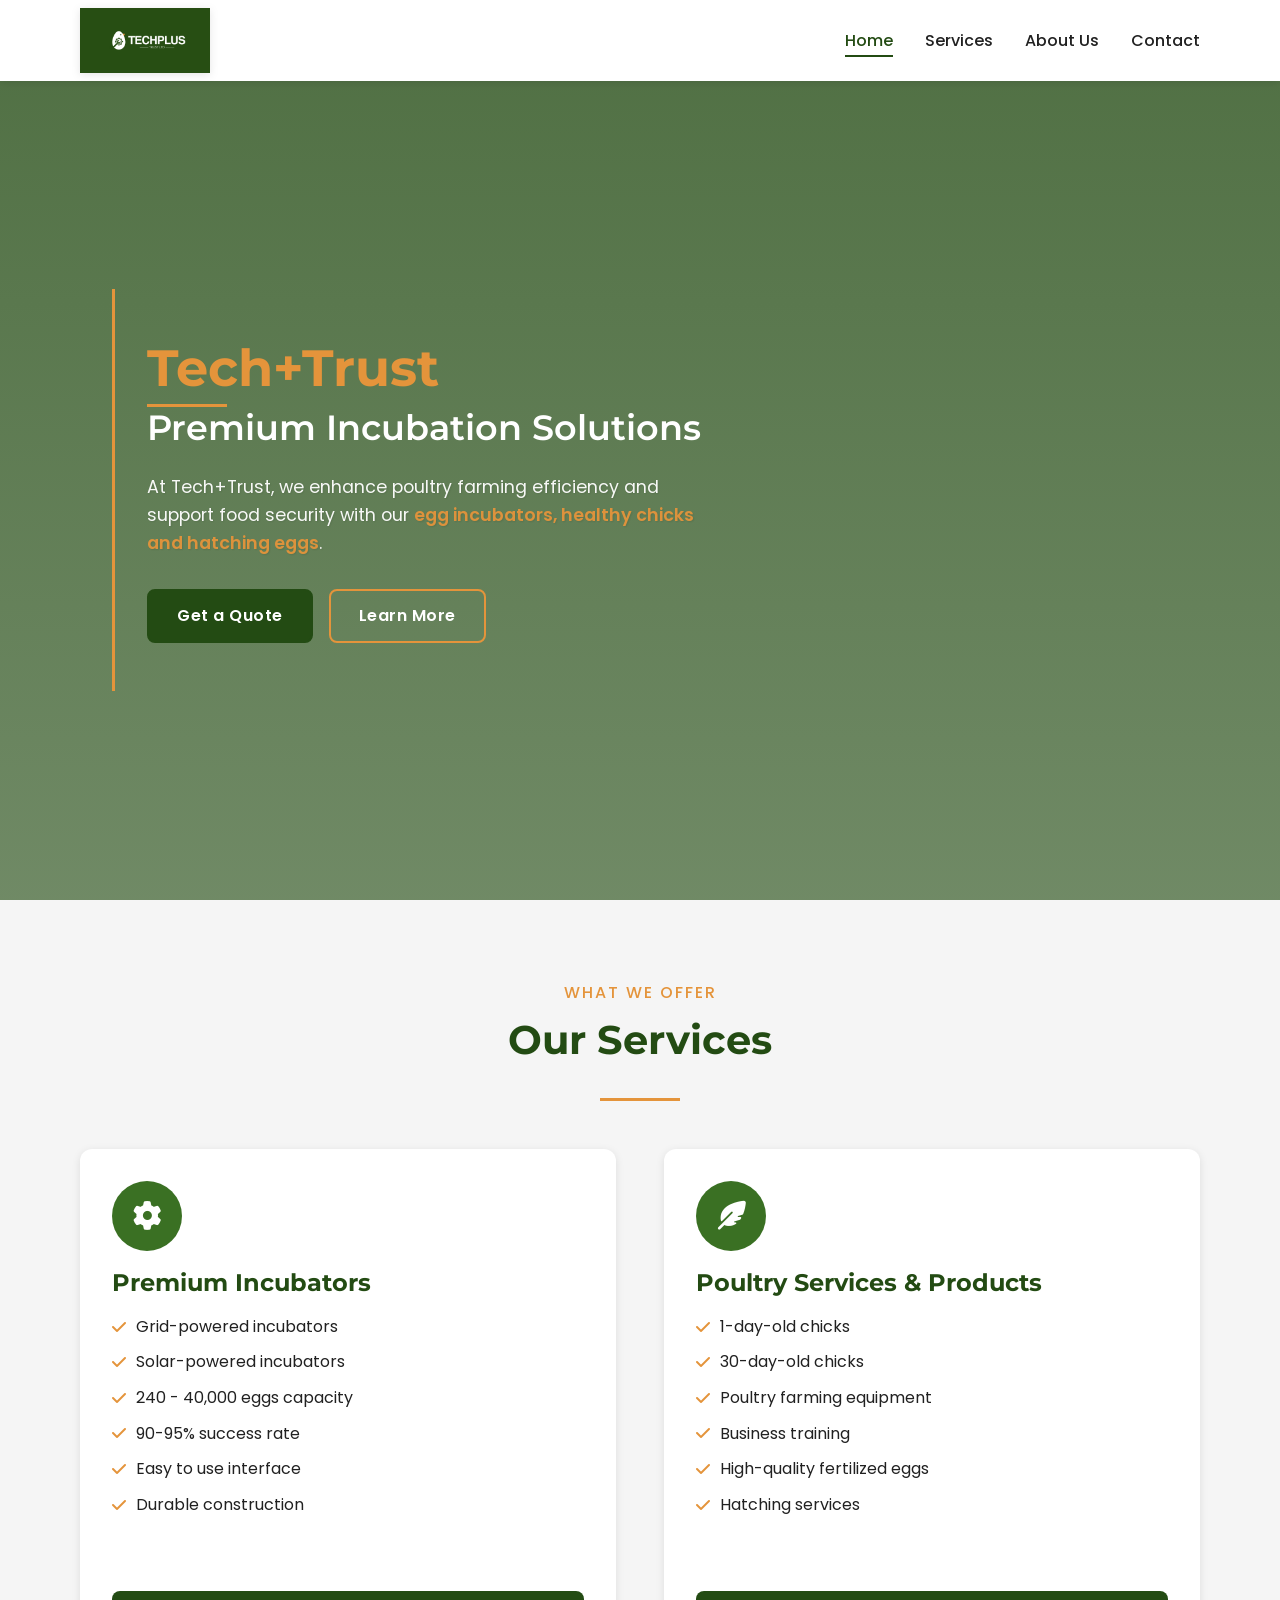
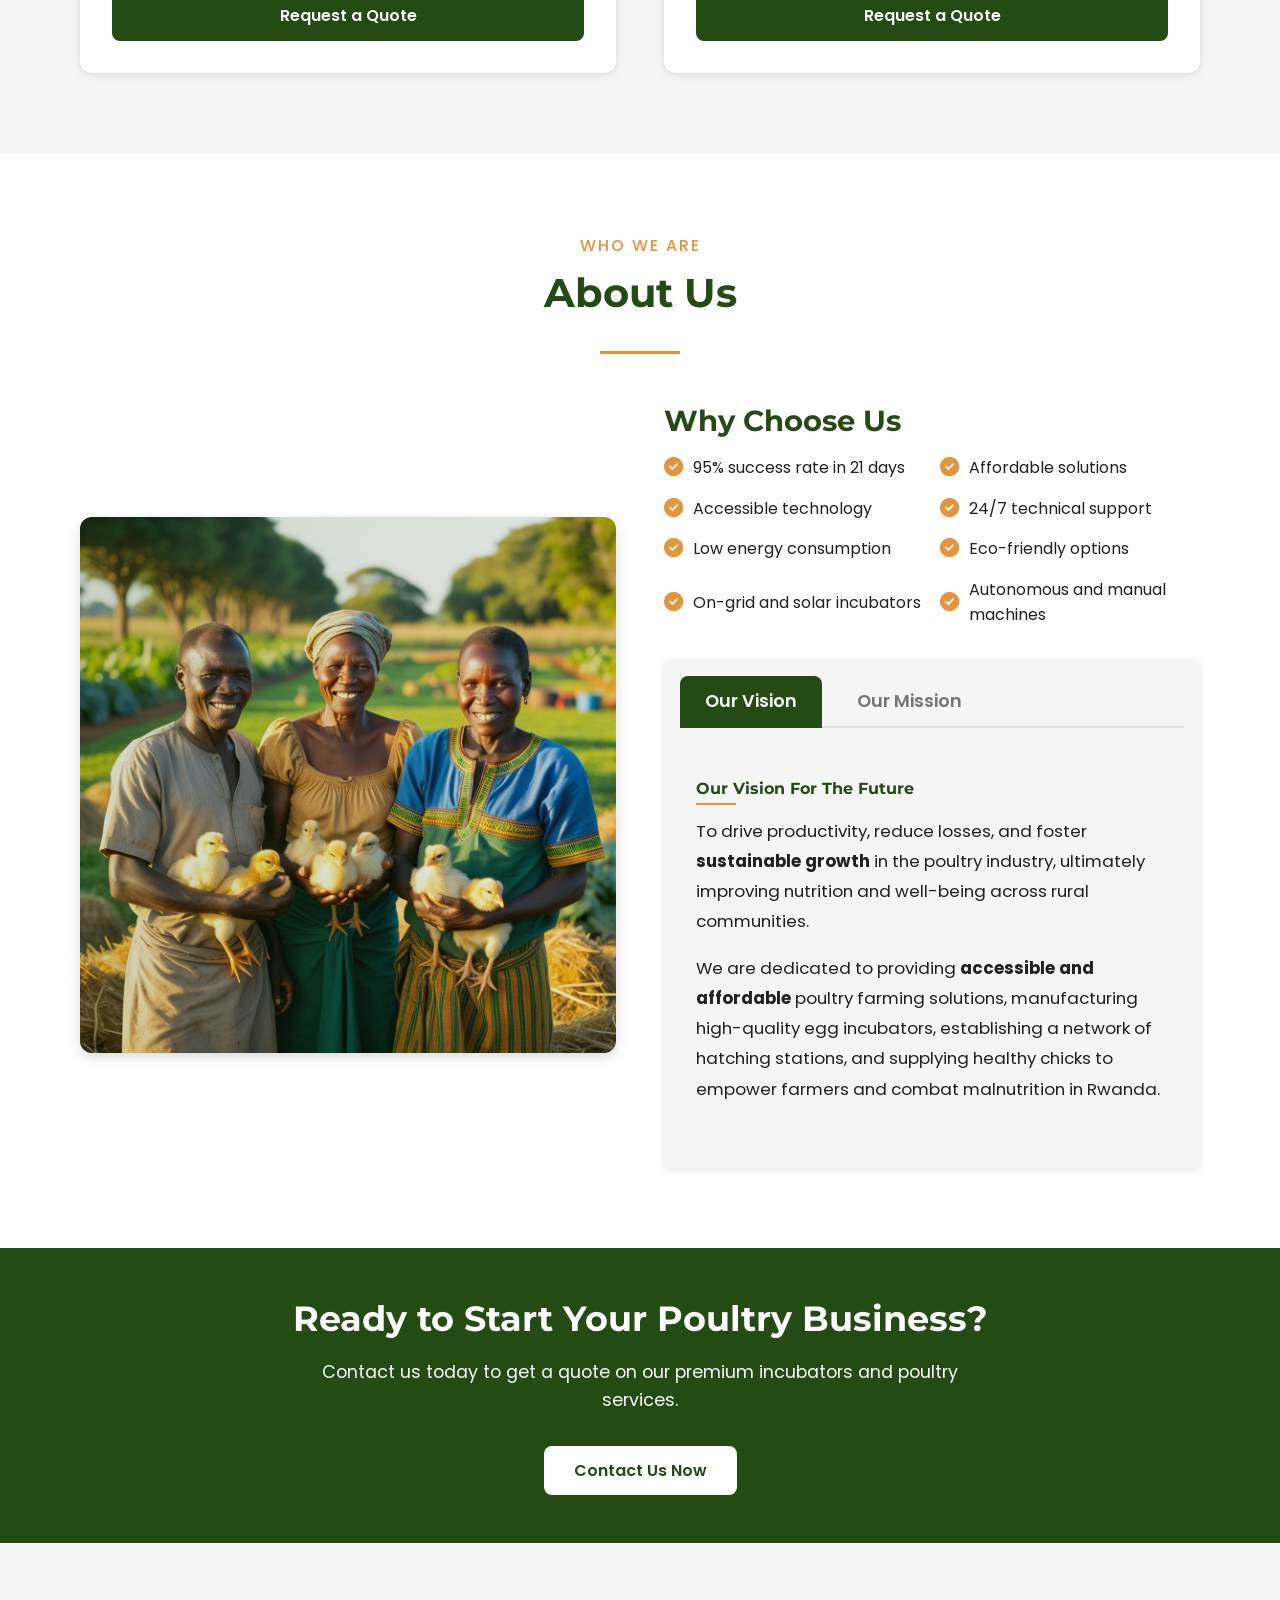
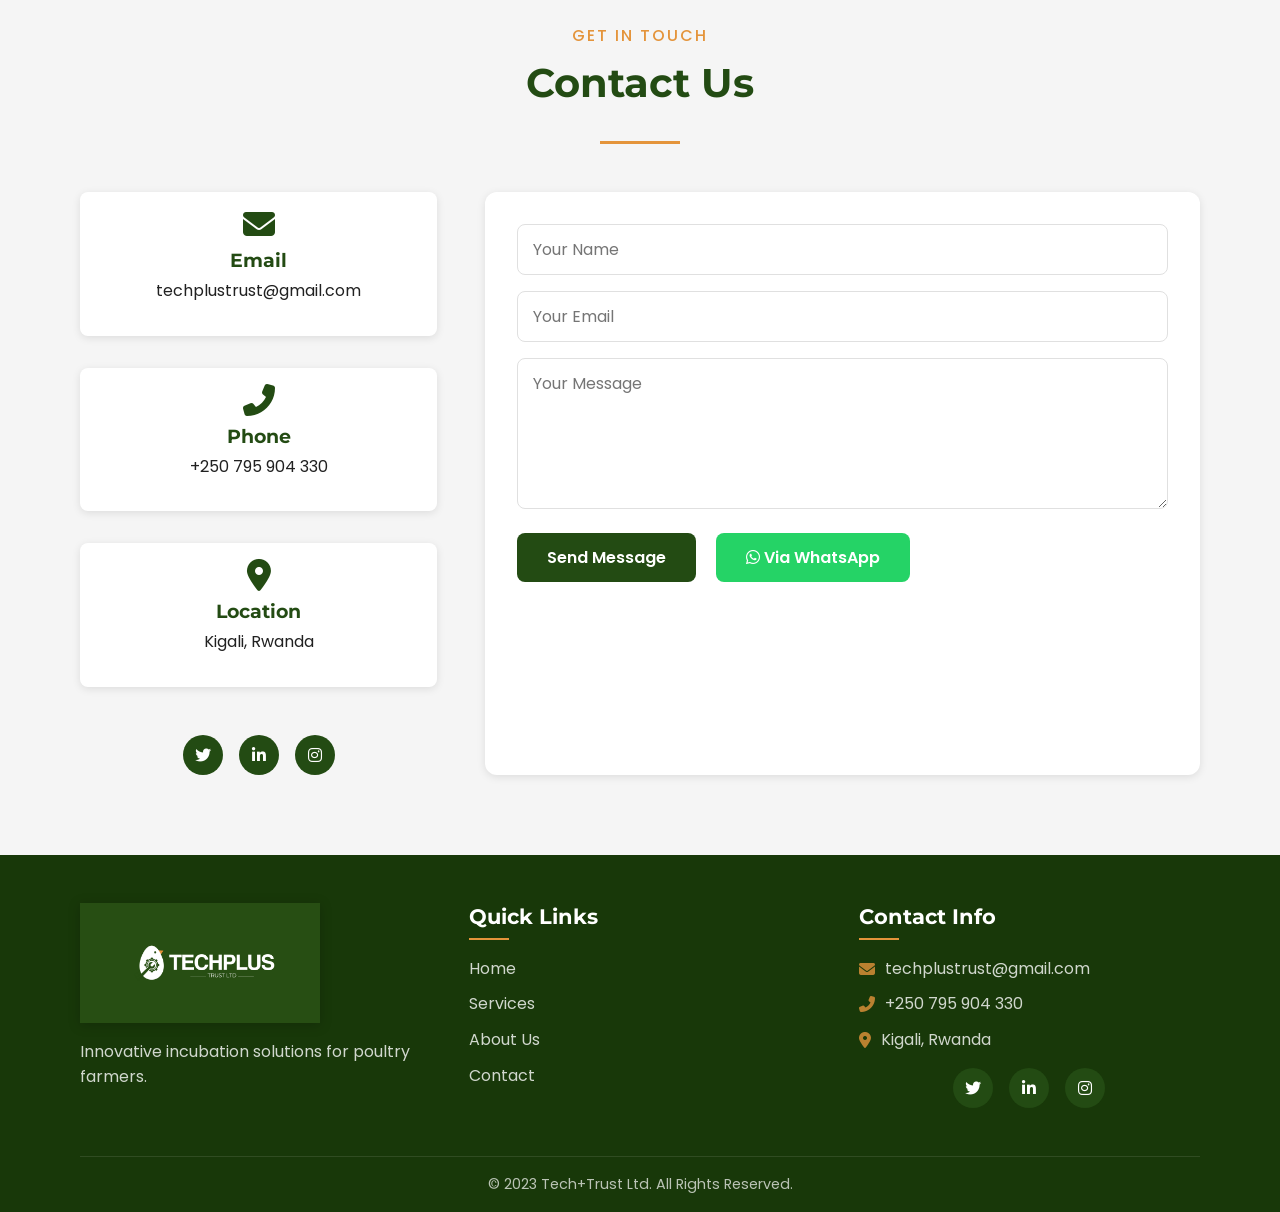
==== commit 9a93589b: "Updated services section" ====
--- a/index.html
+++ b/index.html
@@ -105,53 +105,52 @@
     </div>
 </section>
 
-    <!-- Services Section -->
-    <section id="services" class="services-section">
-        <div class="container">
-            <div class="section-header scroll-animate fade-in-up">
-                <span class="section-subtitle">What We Offer</span>
-                <h2 class="section-title">Our Services</h2>
-                <div class="section-divider"></div>
-            </div>
-
-            <div class="services-grid">
-                <!-- Incubators Service -->
-                <div class="service-card scroll-animate fade-in-left">
-                    <div class="service-icon">
-                        <i class="fas fa-cog"></i>
-                    </div>
-                    <h3 class="service-title">Premium Incubators</h3>
-                    <ul class="service-features">
-                        <li><i class="fas fa-check"></i> Grid-powered incubators</li>
-                        <li><i class="fas fa-check"></i> Solar-powered incubators</li>
-                        <li><i class="fas fa-check"></i> 240 - 40,000 eggs capacity</li>
-                        <li><i class="fas fa-check"></i> 95% success rate</li>
-                        <li><i class="fas fa-check"></i> Easy to use interface</li>
-                        <li><i class="fas fa-check"></i> Durable construction</li>
-                    </ul>
-                    <a href="#contact" class="btn btn-service">Request a Quote</a>
-                </div>
-
-                <!-- Poultry Service -->
-                <div class="service-card scroll-animate fade-in-right">
-                    <div class="service-icon">
-                        <i class="fas fa-feather-alt"></i>
-                    </div>
-                    <h3 class="service-title">Poultry Services</h3>
-                    <ul class="service-features">
-                        <li><i class="fas fa-check"></i> 1-day-old chicks</li>
-                        <li><i class="fas fa-check"></i> 30-day-old chicks</li>
-                        <li><i class="fas fa-check"></i> Poultry farming equipment</li>
-                        <li><i class="fas fa-check"></i> Business training</li>
-                        <li><i class="fas fa-check"></i> High-quality fertilized eggs</li>
-                        <li><i class="fas fa-check"></i> Extended laying period chickens</li>
-                    </ul>
-                    <a href="#contact" class="btn btn-service">Request a Quote</a>
-                </div>
-            </div>
-        </div>
-    </section>
-
+   <!-- Services Section -->
+<section id="services" class="services-section">
+    <div class="container">
+        <div class="section-header scroll-animate fade-in-up">
+            <span class="section-subtitle">What We Offer</span>
+            <h2 class="section-title">Our Services</h2>
+            <div class="section-divider"></div>
+        </div>
+
+        <div class="services-grid">
+            <!-- Incubators Service -->
+            <div class="service-card scroll-animate fade-in-left">
+                <div class="service-icon">
+                    <i class="fas fa-cog"></i>
+                </div>
+                <h3 class="service-title">Premium Incubators</h3>
+                <ul class="service-features">
+                    <li><i class="fas fa-check"></i> Grid-powered incubators</li>
+                    <li><i class="fas fa-check"></i> Solar-powered incubators</li>
+                    <li><i class="fas fa-check"></i> 240 - 40,000 eggs capacity</li>
+                    <li><i class="fas fa-check"></i> 90-95% success rate</li>
+                    <li><i class="fas fa-check"></i> Easy to use interface</li>
+                    <li><i class="fas fa-check"></i> Durable construction</li>
+                </ul>
+                <a href="#contact" class="btn btn-service">Request a Quote</a>
+            </div>
+
+            <!-- Poultry Service -->
+            <div class="service-card scroll-animate fade-in-right">
+                <div class="service-icon">
+                    <i class="fas fa-feather-alt"></i>
+                </div>
+                <h3 class="service-title">Poultry Services & Products</h3>
+                <ul class="service-features">
+                    <li><i class="fas fa-check"></i> 1-day-old chicks</li>
+                    <li><i class="fas fa-check"></i> 30-day-old chicks</li>
+                    <li><i class="fas fa-check"></i> Poultry farming equipment</li>
+                    <li><i class="fas fa-check"></i> Business training</li>
+                    <li><i class="fas fa-check"></i> High-quality fertilized eggs</li>
+                    <li><i class="fas fa-check"></i> Hatching services</li>
+                </ul>
+                <a href="#contact" class="btn btn-service">Request a Quote</a>
+            </div>
+        </div>
+    </div>
+</section>
     <!-- About Section -->
     <section id="about" class="about-section">
         <div class="container">
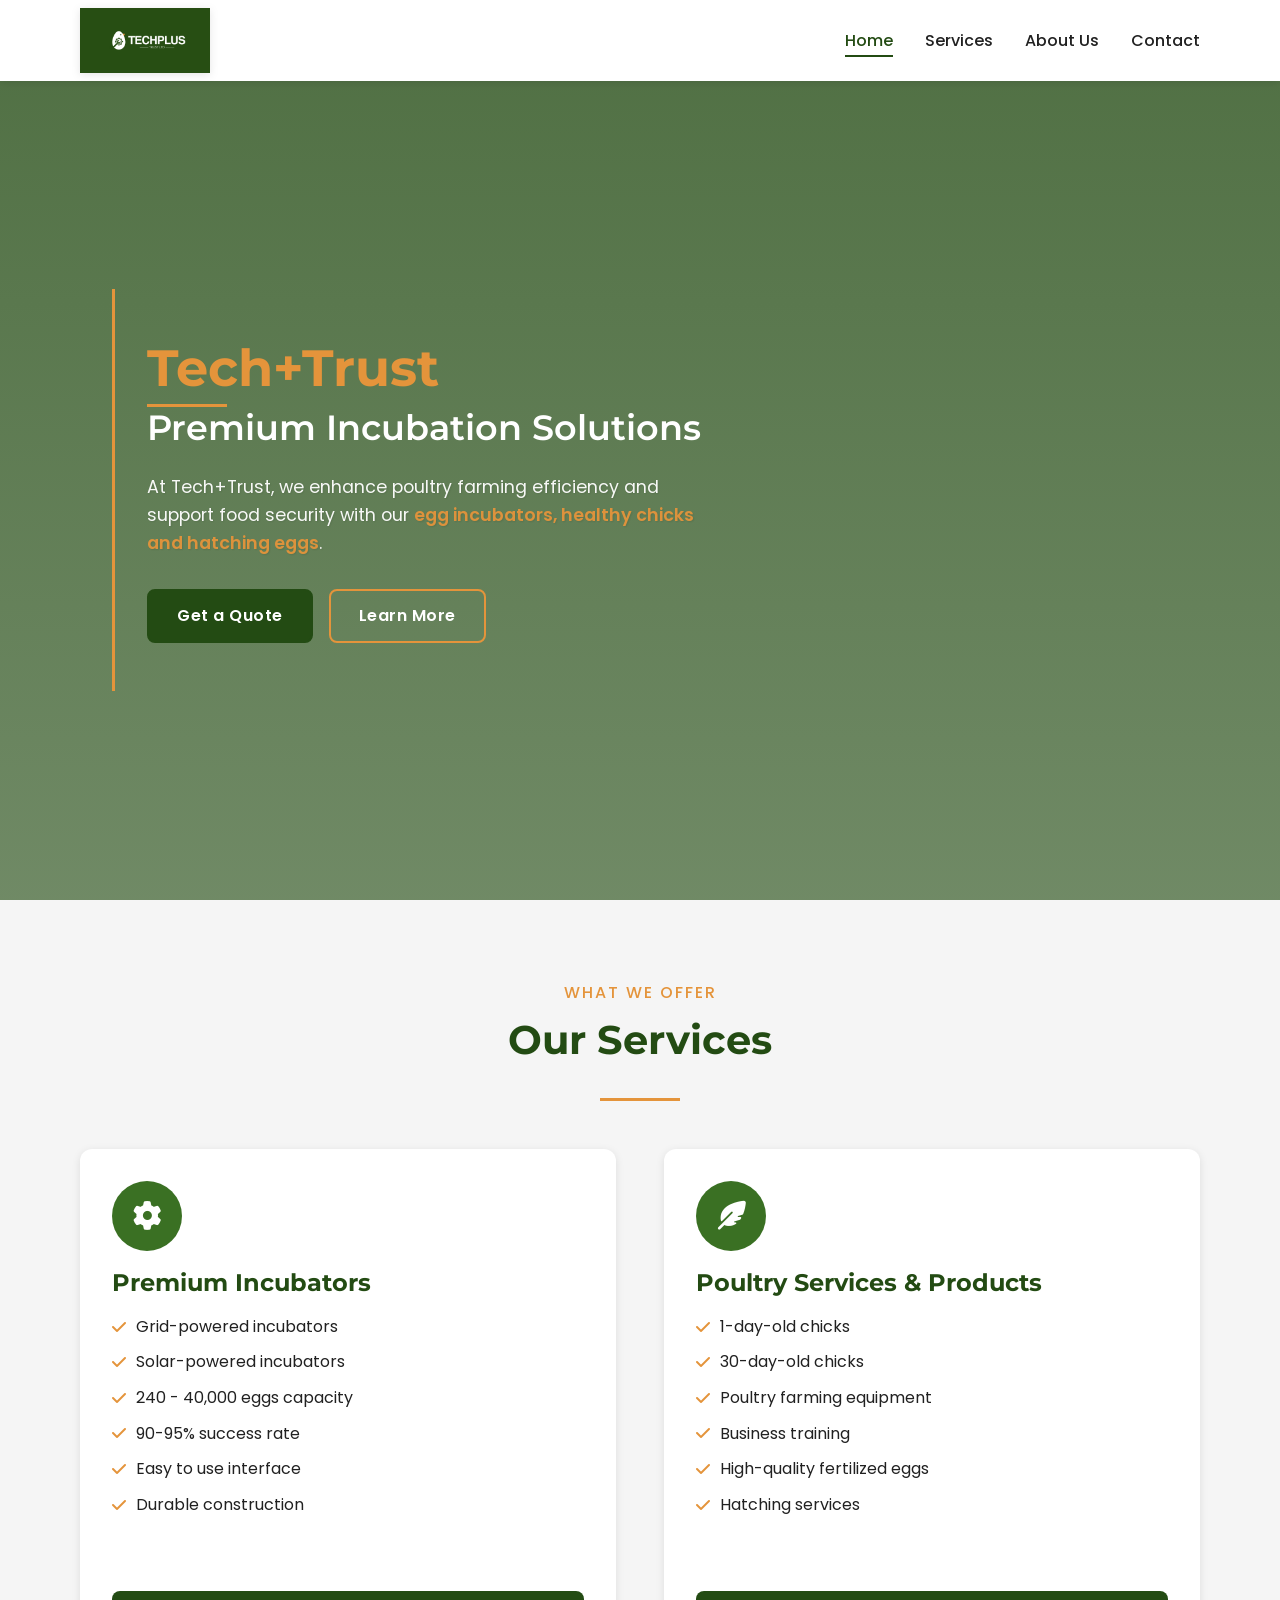
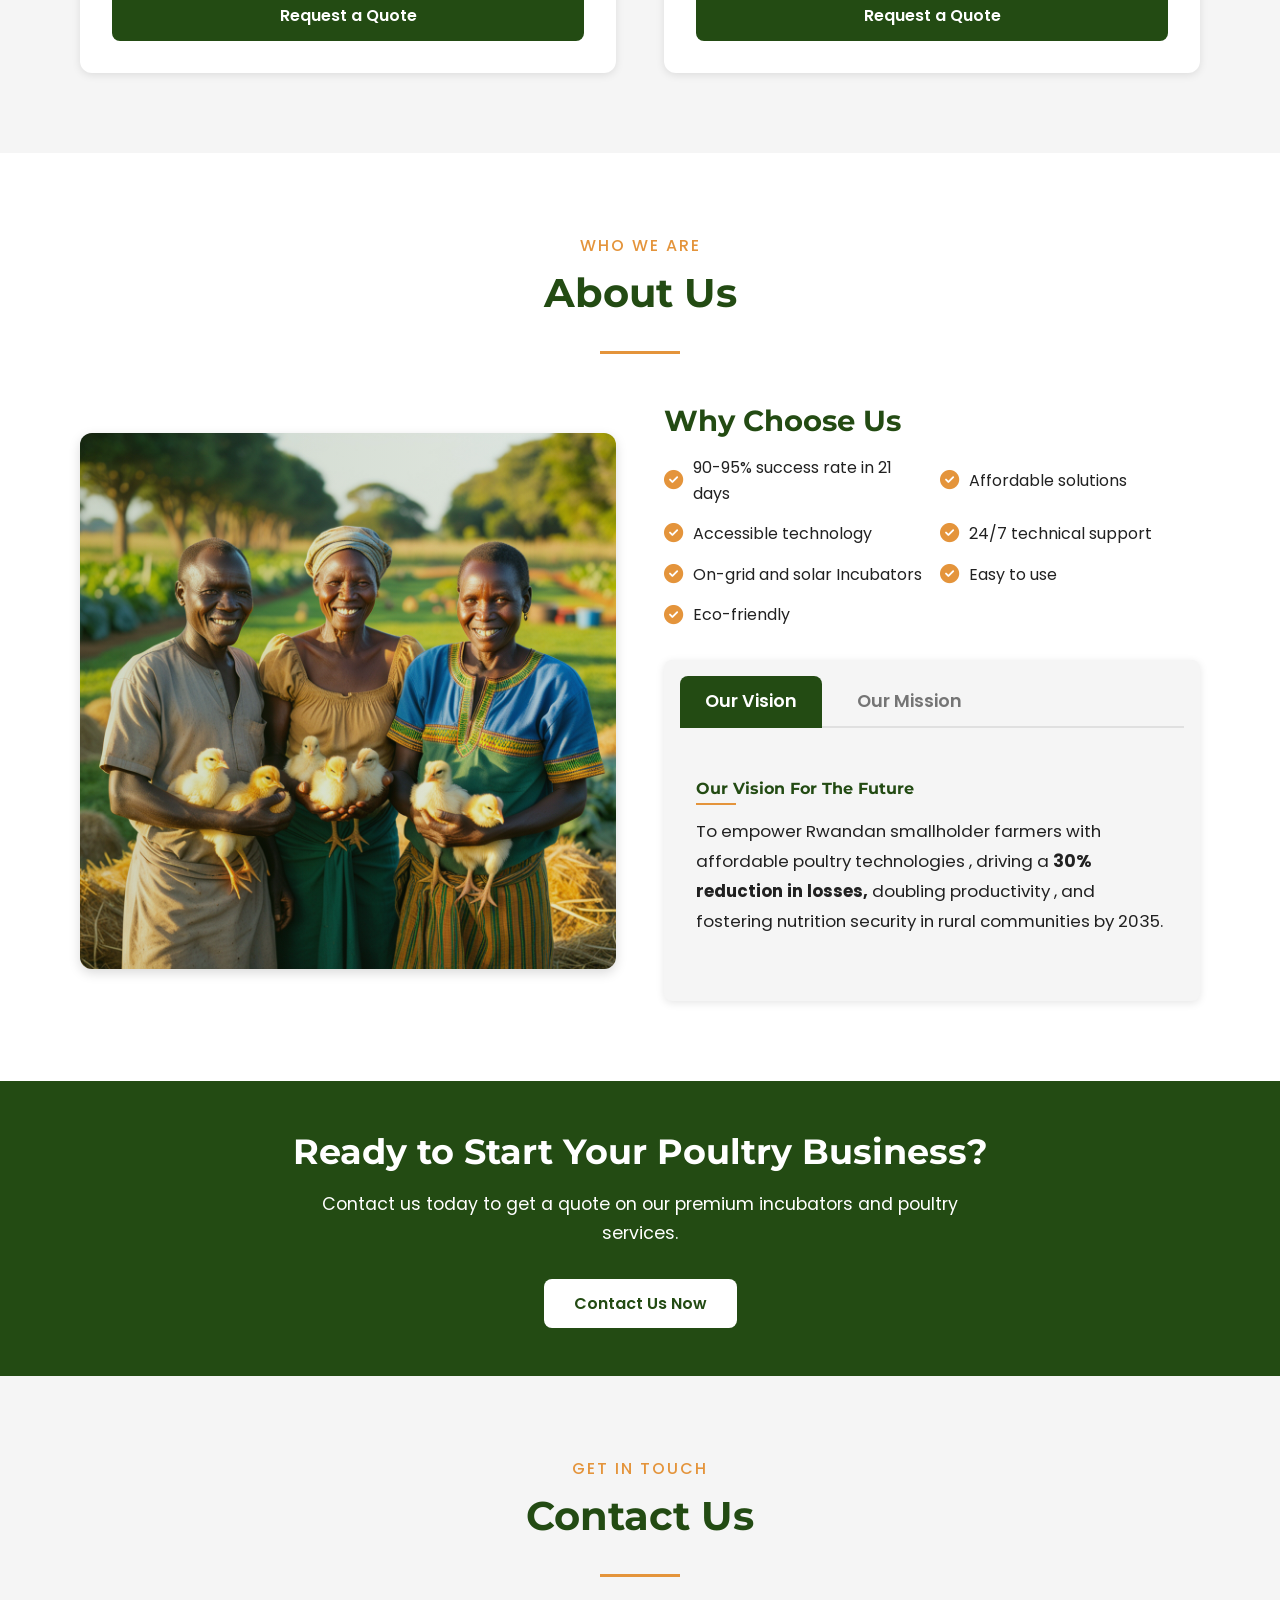
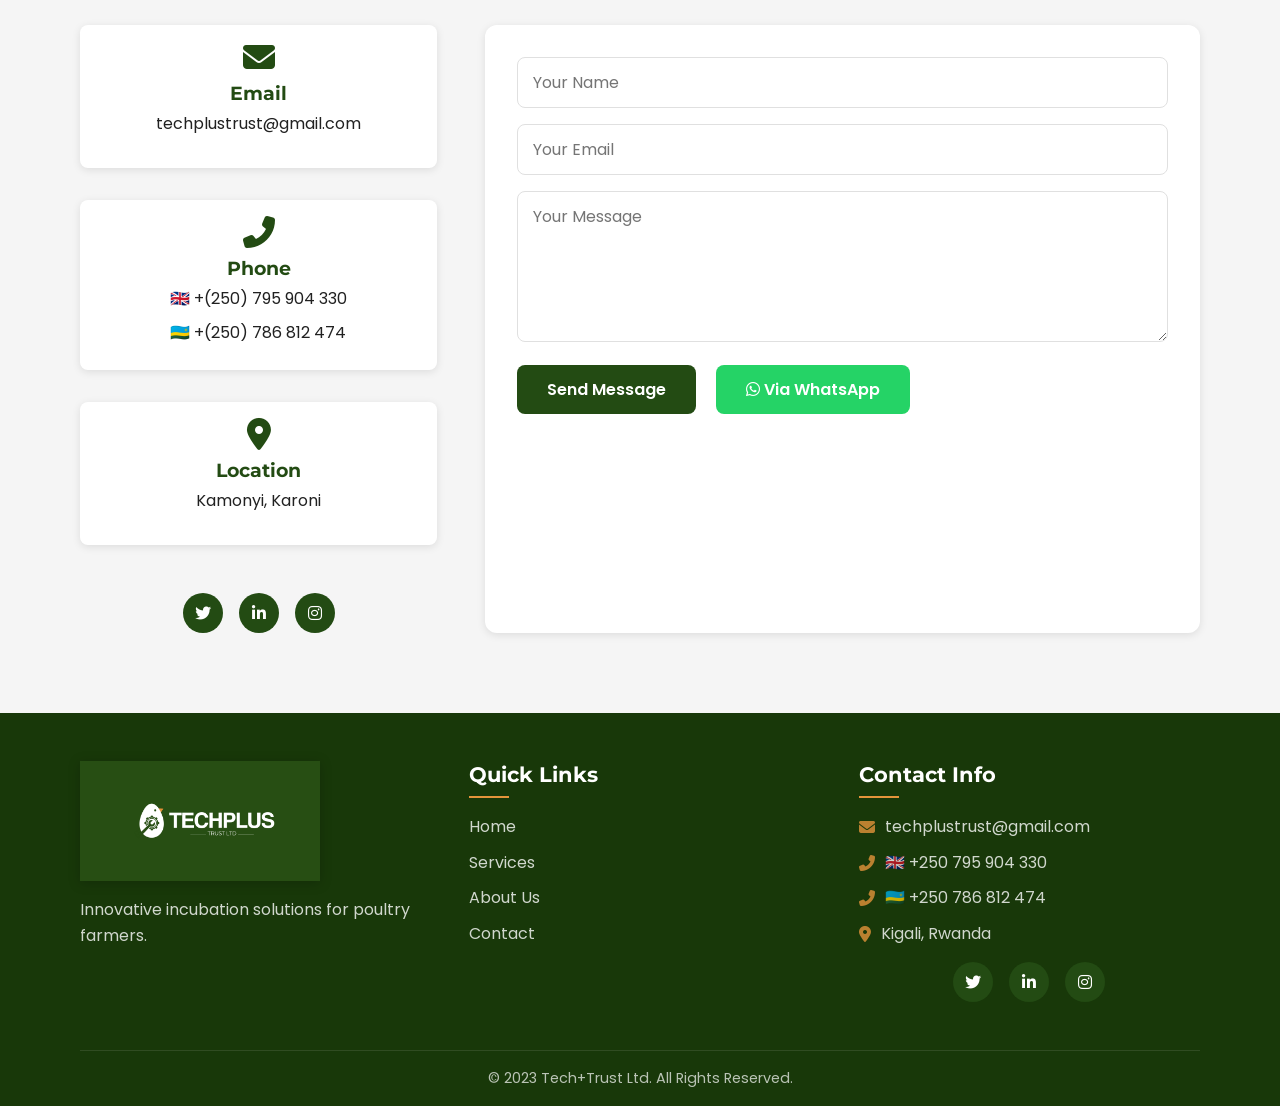
==== commit 685330e1: "changes on contact/footer page" ====
--- a/index.html
+++ b/index.html
@@ -169,14 +169,13 @@
                 <div class="about-content scroll-animate fade-in-right">
                     <h3>Why Choose Us</h3>
                     <ul class="benefits-list">
-                        <li><i class="fas fa-check-circle"></i> 95% success rate in 21 days</li>
+                        <li><i class="fas fa-check-circle"></i> 90-95% success rate in 21 days</li>
                         <li><i class="fas fa-check-circle"></i> Affordable solutions</li>
                         <li><i class="fas fa-check-circle"></i> Accessible technology</li>
                         <li><i class="fas fa-check-circle"></i> 24/7 technical support</li>
-                        <li><i class="fas fa-check-circle"></i> Low energy consumption</li>
-                        <li><i class="fas fa-check-circle"></i> Eco-friendly options</li>
-                        <li><i class="fas fa-check-circle"></i> On-grid and solar incubators</li>
-                        <li><i class="fas fa-check-circle"></i> Autonomous and manual machines</li>
+                        <li><i class="fas fa-check-circle"></i> On-grid and solar Incubators</li>
+                        <li><i class="fas fa-check-circle"></i> Easy to use</li>
+                        <li><i class="fas fa-check-circle"></i> Eco-friendly</li>
                         </ul>
                     
                     <div class="tabs-container scroll-animate fade-in-up">
@@ -187,14 +186,13 @@
                         
                         <div class="tab-content active" id="vision">
                             <h4>Our Vision For The Future</h4>
-                            <p>To drive productivity, reduce losses, and foster <strong>sustainable growth</strong> in the poultry industry, ultimately improving nutrition and well-being across rural communities.</p>
-                            <p>We are dedicated to providing <strong>accessible and affordable</strong> poultry farming solutions, manufacturing high-quality egg incubators, establishing a network of hatching stations, and supplying healthy chicks to empower farmers and combat malnutrition in Rwanda.</p>
+                            <p>To empower  Rwandan smallholder farmers with affordable poultry technologies , driving a <strong>30% reduction in losses,</strong> doubling productivity , and  fostering nutrition security in rural communities by 2035.</p>
                         </div>
                         
                         <div class="tab-content" id="mission">
                             <h4>Our Core Mission</h4>
-                            <p>We empower rural communities by providing <strong>affordable, high-quality incubators</strong> and fostering a network of hatching stations.</p>
-                            <p>Additionally, we supply healthy one-day-old and thirty-day-old chicks, raised under ideal conditions to enhance productivity, reduce losses, combat malnutrition, and promote <strong>sustainable growth</strong> in the poultry industry.</p>
+                            <p>We empower African poultry farmers with  <strong>precision</strong> agriculture technologies to enhance productivity, sustainability, and livelihoods.</p>
+                          
                         </div>
                     </div>
                 </div>
@@ -211,119 +209,123 @@
         </div>
     </section>
 
-    <!-- Contact Section -->
-    <section id="contact" class="contact-section">
-        <div class="container">
-            <div class="section-header scroll-animate fade-in-up">
-                <span class="section-subtitle">Get In Touch</span>
-                <h2 class="section-title">Contact Us</h2>
-                <div class="section-divider"></div>
-            </div>
-
-            <div class="contact-grid">
-                <div class="contact-info scroll-animate fade-in-left">
-                    <div class="contact-item">
-                        <i class="fas fa-envelope"></i>
-                        <h3>Email</h3>
-                        <p>techplustrust@gmail.com</p>
-        </div>
-
-                    <div class="contact-item">
-                        <i class="fas fa-phone-alt"></i>
-                        <h3>Phone</h3>
-                        <p>+250 795 904 330</p>
-        </div>
-
-                    <div class="contact-item">
-                        <i class="fas fa-map-marker-alt"></i>
-                        <h3>Location</h3>
-                        <p>Kigali, Rwanda</p>
+       <!-- Contact Section -->
+       <!-- Contact Section -->
+<section id="contact" class="contact-section">
+    <div class="container">
+        <div class="section-header scroll-animate fade-in-up">
+            <span class="section-subtitle">Get In Touch</span>
+            <h2 class="section-title">Contact Us</h2>
+            <div class="section-divider"></div>
+        </div>
+
+        <div class="contact-grid">
+            <div class="contact-info scroll-animate fade-in-left">
+                <div class="contact-item">
+                    <i class="fas fa-envelope"></i>
+                    <h3>Email</h3>
+                    <p>techplustrust@gmail.com</p>
+                </div>
+
+                <div class="contact-item">
+                    <i class="fas fa-phone-alt"></i>
+                    <h3>Phone</h3>
+                    <div class="phone-number">
+                        <p>🇬🇧 +(250) 795 904 330</p>
+                        <p>🇷🇼 +(250) 786 812 474</p>
+                    </div>
+                </div>
+
+                <div class="contact-item">
+                    <i class="fas fa-map-marker-alt"></i>
+                    <h3>Location</h3>
+                    <p>Kamonyi, Karoni</p>
+                </div>
+                
+                <div class="social-links">
+                    <a href="https://x.com/Techplusrwanda" target="_blank" class="social-link">
+                        <i class="fab fa-twitter"></i>
+                    </a>
+                    <a href="https://www.linkedin.com/company/techplus-trust-ltd" target="_blank" class="social-link">
+                        <i class="fab fa-linkedin-in"></i>
+                    </a>
+                    <a href="https://www.instagram.com/techplustrust.ltd" target="_blank" class="social-link">
+                        <i class="fab fa-instagram"></i>
+                    </a>
+                </div>
+            </div>
+            
+            <div class="contact-form-container scroll-animate fade-in-right">
+                <form id="contactForm" class="contact-form">
+                    <div class="form-group">
+                        <input type="text" name="name" id="name" placeholder="Your Name" required>
+                    </div>  
+    
+                    <div class="form-group">
+                        <input type="email" name="email" id="email" placeholder="Your Email" required>
                     </div>
                     
-                    <div class="social-links">
-                        <a href="https://x.com/Techplusrwanda" target="_blank" class="social-link">
-                            <i class="fab fa-twitter"></i>
-                        </a>
-                        <a href="https://www.linkedin.com/company/techplus-trust-ltd" target="_blank" class="social-link">
-                            <i class="fab fa-linkedin-in"></i>
-                        </a>
-                        <a href="https://www.instagram.com/techplustrust.ltd" target="_blank" class="social-link">
-                            <i class="fab fa-instagram"></i>
-                        </a>
-                    </div>
-                </div>
-                
-                <div class="contact-form-container scroll-animate fade-in-right">
-                    <form id="contactForm" class="contact-form">
-                        <div class="form-group">
-                            <input type="text" name="name" id="name" placeholder="Your Name" required>
-                    </div>  
-    
-                        <div class="form-group">
-                            <input type="email" name="email" id="email" placeholder="Your Email" required>
-                        </div>  
-                        
-                        <div class="form-group">
-                            <textarea name="message" id="message" rows="5" placeholder="Your Message" required></textarea>
-                        </div>
-                        
-                        <div class="form-group">
-                            <button type="submit" class="btn btn-primary">Send Message</button>
-                            <button type="button" class="btn btn-whatsapp" onclick="sendWhatsApp()">
-                                <i class="fab fa-whatsapp"></i> Via WhatsApp
-                            </button>
-                    </div>
-                    </form>
-                </div>
-            </div> 
-        </div>
-    </section>
-
-    <!-- Footer -->
-    <footer class="footer">
-        <div class="container">
-            <div class="footer-content">
-                <div class="footer-logo">
-                    <img src="Tech+Trust-Website-Images/logo.png" alt="Tech+Trust Logo">
-                    <p>Innovative incubation solutions for poultry farmers.</p>
-                </div>
-                
-                <div class="footer-links">
-                    <h3>Quick Links</h3>
-                    <ul>
-                        <li><a href="#hero">Home</a></li>
-                        <li><a href="#services">Services</a></li>
-                        <li><a href="#about">About Us</a></li>
-                        <li><a href="#contact">Contact</a></li>
-                    </ul>
-            </div>
-            
-                <div class="footer-contact">
-                    <h3>Contact Info</h3>
-                    <p><i class="fas fa-envelope"></i> techplustrust@gmail.com</p>
-                    <p><i class="fas fa-phone-alt"></i> +250 795 904 330</p>
-                    <p><i class="fas fa-map-marker-alt"></i> Kigali, Rwanda</p>
+                    <div class="form-group">
+                        <textarea name="message" id="message" rows="5" placeholder="Your Message" required></textarea>
+                    </div>
                     
-                    <div class="social-links" style="margin-top: 15px;">
-                        <a href="https://x.com/Techplusrwanda" target="_blank" class="social-link">
-                            <i class="fab fa-twitter"></i>
-                        </a>
-                        <a href="https://www.linkedin.com/company/techplus-trust-ltd" target="_blank" class="social-link">
-                            <i class="fab fa-linkedin-in"></i>
-                        </a>
-                        <a href="https://www.instagram.com/techplustrust.ltd" target="_blank" class="social-link">
-                            <i class="fab fa-instagram"></i>
-                        </a>
-                    </div>
-                </div>
-            </div>
-            
-            <div class="footer-bottom">
-                <p>&copy; 2023 Tech+Trust Ltd. All Rights Reserved.</p>
-            </div>
-        </div>
-    </footer>
-
+                    <div class="form-group">
+                        <button type="submit" class="btn btn-primary">Send Message</button>
+                        <button type="button" class="btn btn-whatsapp" onclick="sendWhatsApp()">
+                            <i class="fab fa-whatsapp"></i> Via WhatsApp
+                        </button>
+                    </div>
+                </form>
+            </div>
+        </div> 
+    </div>
+</section>
+   
+       <!-- Footer -->
+<footer class="footer">
+    <div class="container">
+        <div class="footer-content">
+            <div class="footer-logo">
+                <img src="Tech+Trust-Website-Images/logo.png" alt="Tech+Trust Logo">
+                <p>Innovative incubation solutions for poultry farmers.</p>
+            </div>
+            
+            <div class="footer-links">
+                <h3>Quick Links</h3>
+                <ul>
+                    <li><a href="#hero">Home</a></li>
+                    <li><a href="#services">Services</a></li>
+                    <li><a href="#about">About Us</a></li>
+                    <li><a href="#contact">Contact</a></li>
+                </ul>
+            </div>
+            
+            <div class="footer-contact">
+                <h3>Contact Info</h3>
+                <p><i class="fas fa-envelope"></i> techplustrust@gmail.com</p>
+                <p><i class="fas fa-phone-alt"></i> 🇬🇧 +250 795 904 330</p>
+                <p><i class="fas fa-phone-alt"></i> 🇷🇼 +250 786 812 474</p>
+                <p><i class="fas fa-map-marker-alt"></i> Kigali, Rwanda</p>
+                
+                <div class="social-links" style="margin-top: 15px;">
+                    <a href="https://x.com/Techplusrwanda" target="_blank" class="social-link">
+                        <i class="fab fa-twitter"></i>
+                    </a>
+                    <a href="https://www.linkedin.com/company/techplus-trust-ltd" target="_blank" class="social-link">
+                        <i class="fab fa-linkedin-in"></i>
+                    </a>
+                    <a href="https://www.instagram.com/techplustrust.ltd" target="_blank" class="social-link">
+                        <i class="fab fa-instagram"></i>
+                    </a>
+                </div>
+            </div>
+        </div>
+        
+        <div class="footer-bottom">
+            <p>&copy; 2023 Tech+Trust Ltd. All Rights Reserved.</p>
+        </div>
+    </div>
+</footer>
     <!-- JavaScript -->
     <script src="javascript/main.js"></script>
     <script>
--- a/css/style.css
+++ b/css/style.css
@@ -1000,6 +1000,11 @@
         grid-template-columns: 1fr;
     }
 }
+.phone-number p {
+    margin-bottom: 8px;
+    display: flex;
+    align-items: center;
+}
 
 @media (max-width: 576px) {
     .container {
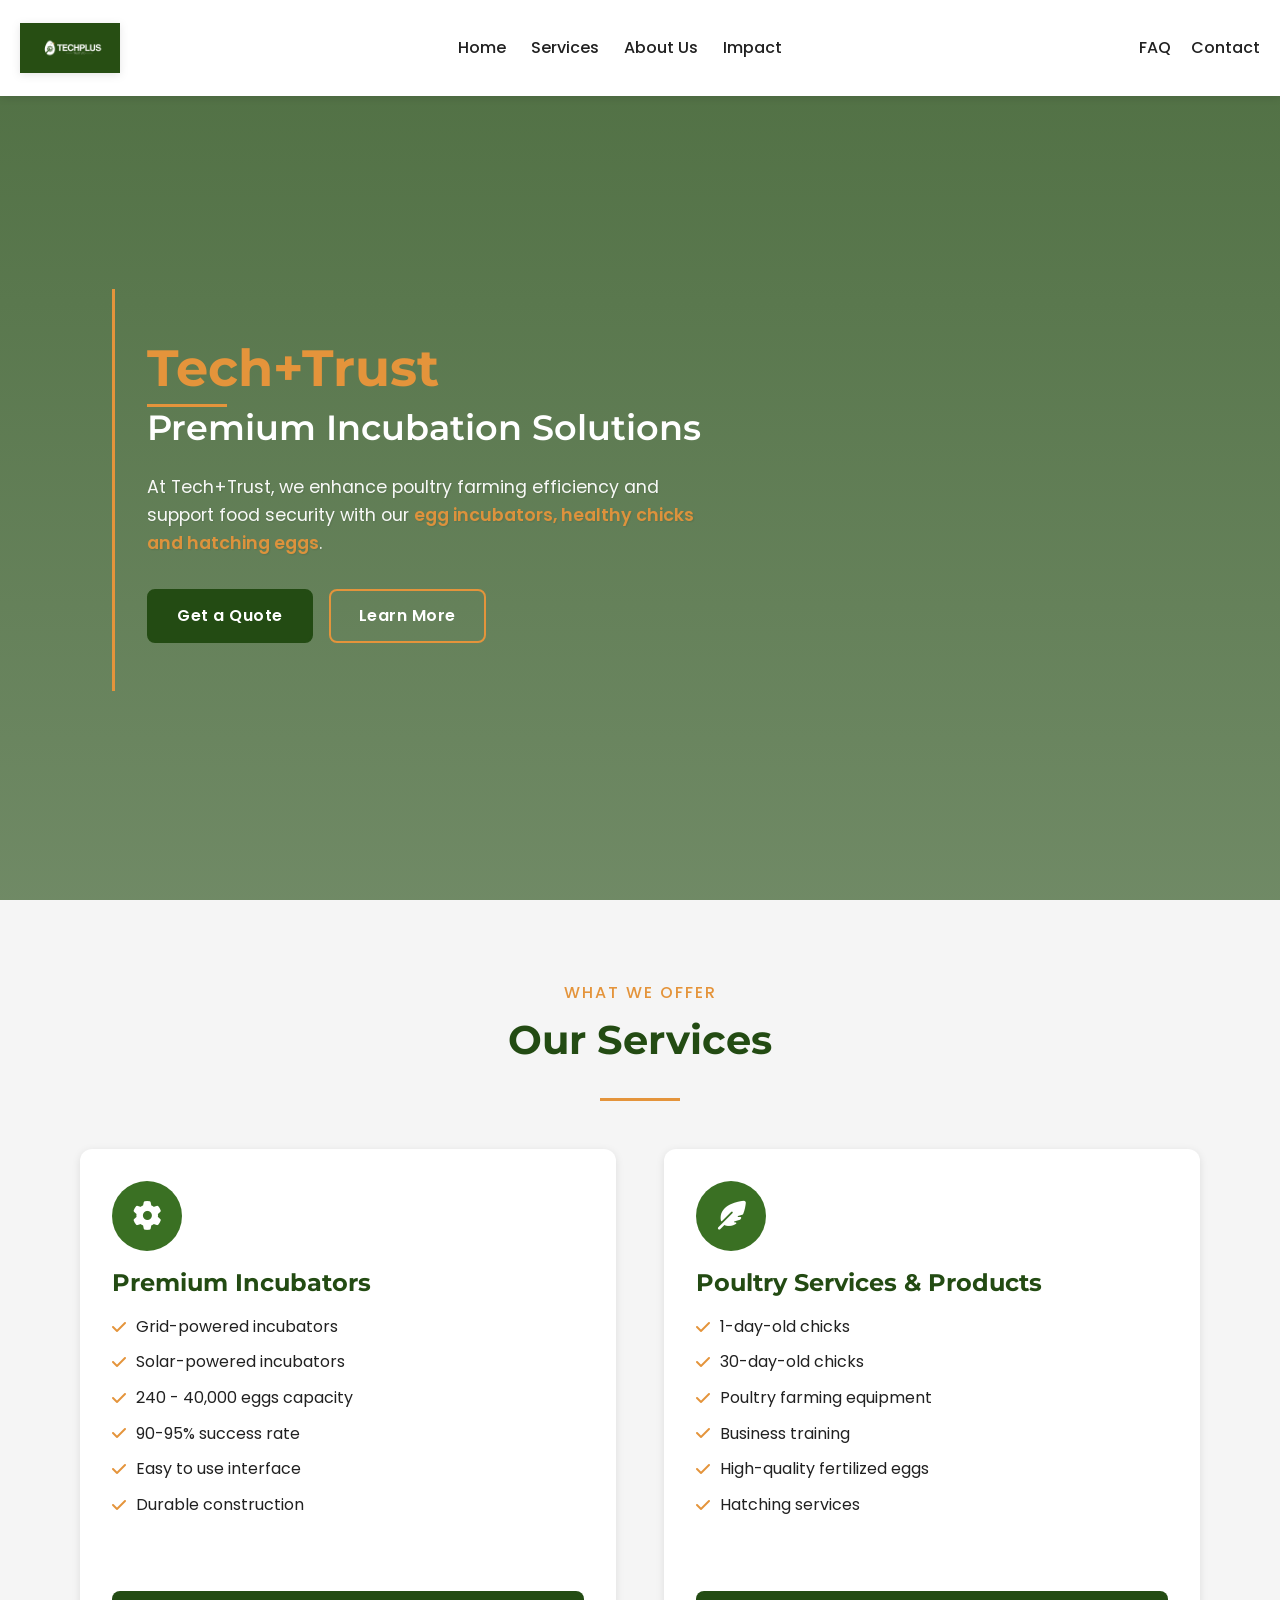
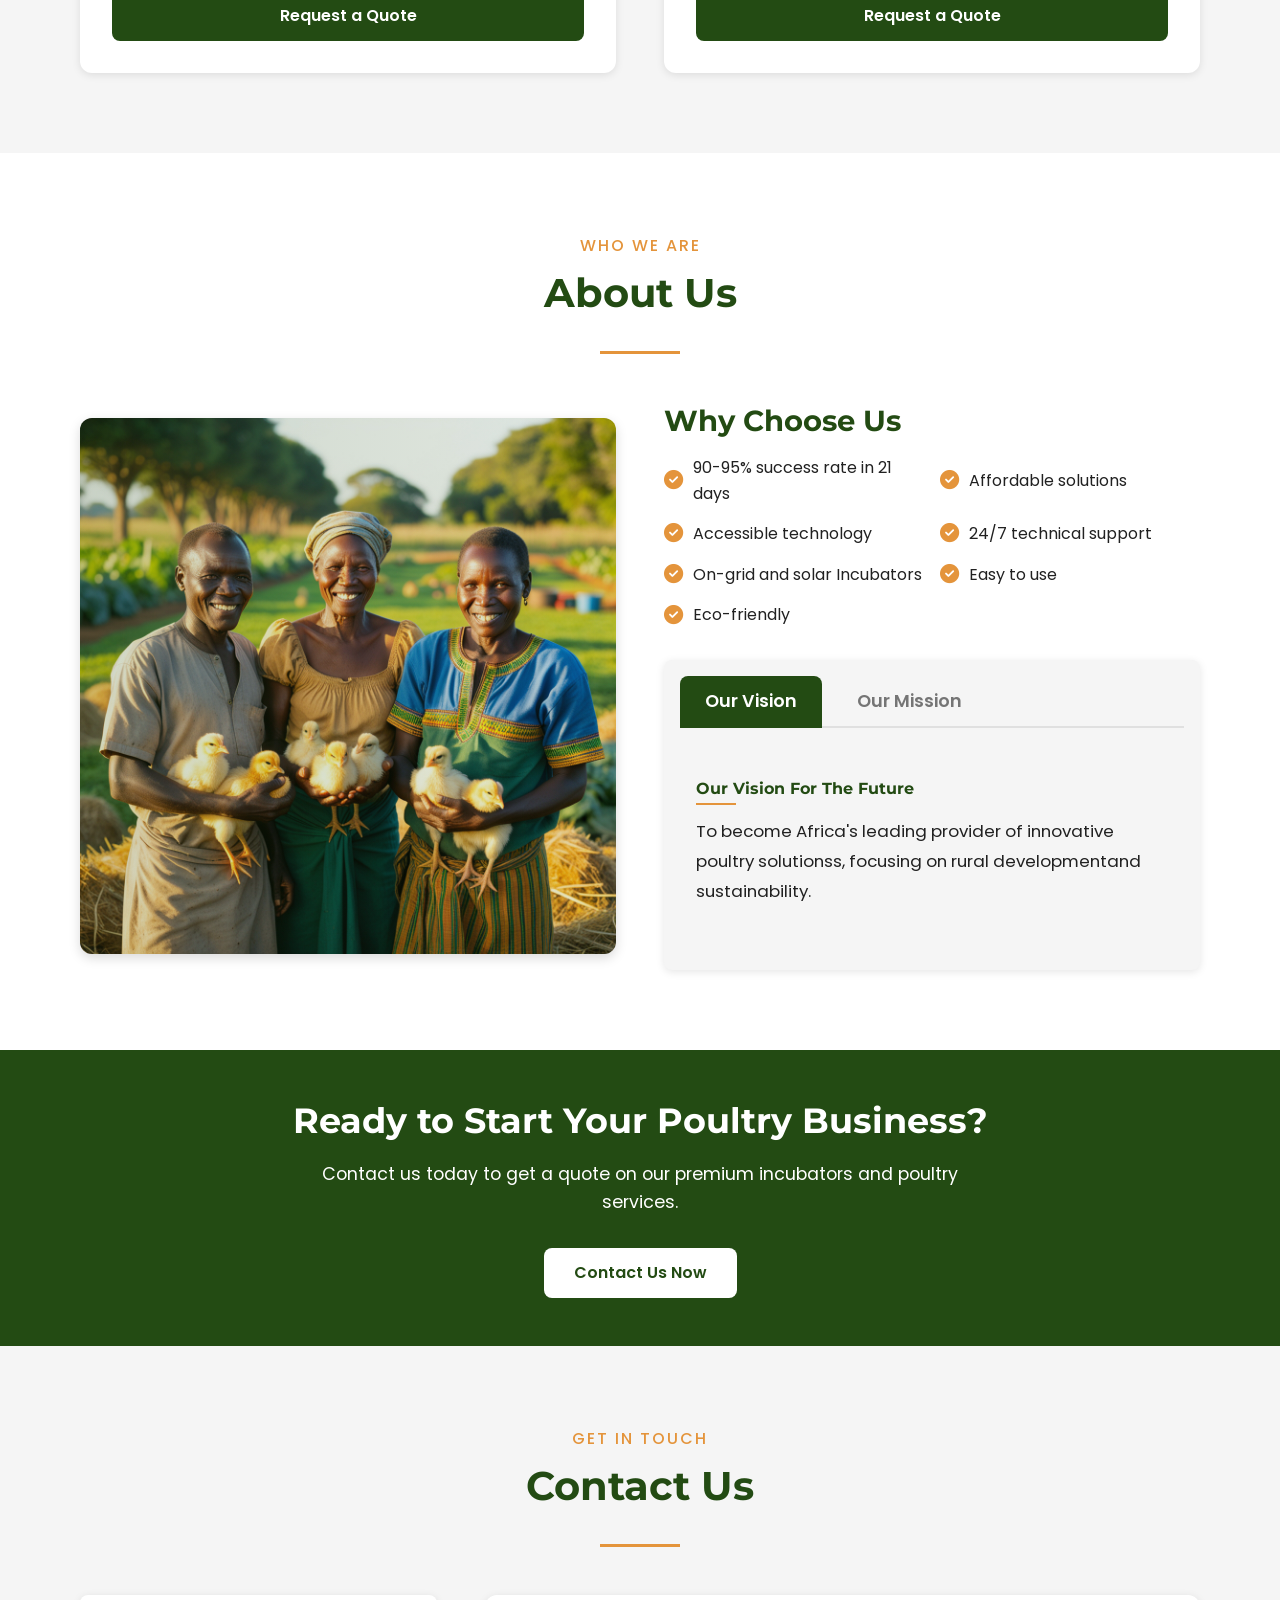
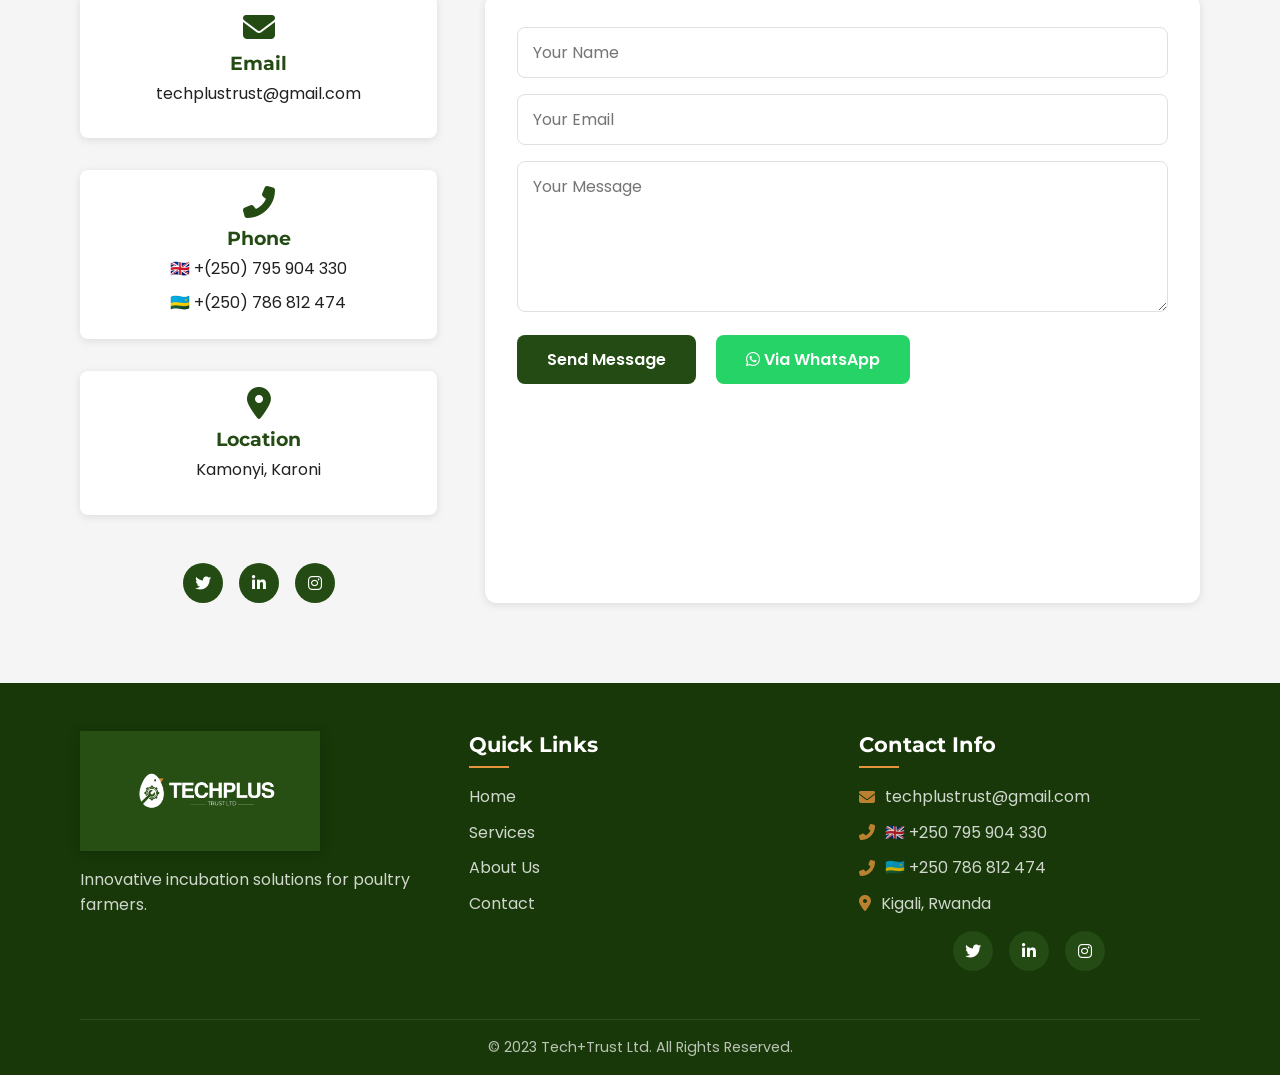
==== commit 8baf61e0: "1" ====
--- a/index.html
+++ b/index.html
@@ -56,33 +56,35 @@
     </div>
 
     <!-- Header Section -->
-    <header id="header">
-        <div class="container">
-            <div class="header-wrapper">
-                <div class="logo">
-                    <a href="#hero">
-                        <img src="Tech+Trust-Website-Images/logo.png" alt="Tech+Trust Logo">
-                    </a>
-                </div>
-                
-                <nav class="nav-menu">
-                    <ul class="nav-list">
-                        <li><a href="#hero" class="nav-link active">Home</a></li>
-                        <li><a href="#services" class="nav-link">Services</a></li>
-                        <li><a href="#about" class="nav-link">About Us</a></li>
-                        <li><a href="#contact" class="nav-link">Contact</a></li>
-                    </ul>
-                </nav>
-                
-                <div class="mobile-menu-btn">
-                    <span></span>
-                    <span></span>
-                    <span></span>
-                </div>
-            </div>
-        </div>
-    </header>
-    
+ <header id="header">
+  <div class="header-wrapper" style="display:flex; align-items:center; justify-content:space-between; padding:15px 20px;">
+
+    <!-- Left: Logo -->
+    <div class="logo">
+      <a href="index.html">
+        <img src="Tech+Trust-Website-Images/logo.png" alt="Tech+Trust Logo" style="height:50px;">
+      </a>
+    </div>
+
+    <!-- Center: Main Nav -->
+    <nav class="nav-menu" style="margin-right:20px;"> <!-- add bigger margin-right -->
+      <ul class="nav-list" style="display:flex; gap:25px; list-style:none; margin:0; padding:0;">
+        <li><a href="index.html#hero" class="nav-link">Home</a></li>
+        <li><a href="index.html#services" class="nav-link">Services</a></li>
+        <li><a href="index.html#about" class="nav-link">About Us</a></li>
+        <li><a href="impact.html" class="nav-link">Impact</a></li>
+      </ul>
+    </nav>
+
+    <!-- Right: FAQ & Contact -->
+    <div class="right-nav" style="display:flex; gap:20px; ">
+      <a href="faq.html" class="nav-link active">FAQ</a>
+      <a href="index.html#contact" class="nav-link">Contact</a>
+    </div>
+
+  </div>
+</header>
+
     <!-- Hero Section -->
     <section id="hero" class="hero-section">
     <div class="overlay"></div>
@@ -186,12 +188,12 @@
                         
                         <div class="tab-content active" id="vision">
                             <h4>Our Vision For The Future</h4>
-                            <p>To empower  Rwandan smallholder farmers with affordable poultry technologies , driving a <strong>30% reduction in losses,</strong> doubling productivity , and  fostering nutrition security in rural communities by 2035.</p>
+                            <p>To become Africa's leading provider of innovative poultry solutionss, focusing on rural developmentand sustainability.</p>
                         </div>
                         
                         <div class="tab-content" id="mission">
                             <h4>Our Core Mission</h4>
-                            <p>We empower African poultry farmers with  <strong>precision</strong> agriculture technologies to enhance productivity, sustainability, and livelihoods.</p>
+                            <p>Empower poultry farmers by providing reliable, accessible , locally manufactured poultry solutions that boost productivity and support food security</p>
                           
                         </div>
                     </div>
--- a/css/style.css
+++ b/css/style.css
@@ -654,6 +654,123 @@
     height: 2px;
     background-color: var(--secondary-color);
 }
+/*--------------------------------------------------------------
+# FAQ Section
+--------------------------------------------------------------*/
+.faq-container { 
+    display: flex; 
+    gap: 40px; 
+    flex-wrap: wrap; 
+    justify-content: center; 
+    align-items: stretch;
+}
+
+.faq-image {
+    flex: 1;
+    min-width: 320px;
+    display: flex;
+    justify-content: center;
+    position: sticky;
+    top: 100px;
+    align-self: flex-start;
+}
+
+.faq-image img {
+    width: 100%;
+    height: 80vh;
+    object-fit: cover;
+    border-radius: 20px;
+    box-shadow: 0 15px 30px rgba(0,0,0,0.15);
+    display: block;
+}
+
+.faq-section {
+    flex: 1;
+    min-width: 320px;
+    background: #fff;
+    border-radius: 20px;
+    padding: 30px;
+    box-shadow: 0 10px 30px rgba(0,0,0,0.1);
+}
+
+.faq-section .section-title {
+    text-align: center;
+    color: #2d5016;
+    font-size: 2rem;
+    margin-bottom: 30px;
+}
+
+.faq-item {
+    border: 1px solid #e8f5e8;
+    border-radius: 15px;
+    margin-bottom: 15px;
+    overflow: hidden;
+}
+
+.faq-question {
+    width: 100%;
+    background: #f0f9f0;
+    border: none;
+    outline: none;
+    cursor: pointer;
+    padding: 25px 30px;
+    font-weight: 600;
+    display: flex;
+    justify-content: space-between;
+    align-items: center;
+    font-size: 1.1rem;
+    transition: background 0.3s ease;
+}
+
+.faq-question::after { 
+    content: '+'; 
+    font-size: 1.5rem; 
+    color: #4a7c59; 
+    transition: transform 0.3s ease;
+}
+
+.faq-question.active { 
+    background: linear-gradient(135deg, #2d5016, #4a7c59); 
+    color: #fff; 
+}
+
+.faq-question.active::after { 
+    content: '-'; 
+    color: #fff; 
+}
+
+.faq-answer {
+    max-height: 0;
+    overflow: hidden;
+    padding: 0 30px;
+    font-size: 1rem;
+    transition: max-height 0.4s ease, padding 0.4s ease;
+}
+
+.faq-answer.active {
+    max-height: 1000px; /* safe for taller content */
+    padding: 25px 30px;
+}
+
+.hidden { 
+    display: none; 
+}
+
+/* Responsive */
+@media(max-width: 768px) {
+    .faq-container { 
+        flex-direction: column; 
+    }
+    .faq-image { 
+        position: relative; 
+        top: 0; 
+        margin-bottom: 20px; 
+    }
+    .faq-image img { 
+        max-height: 400px; 
+        height: auto; 
+    }
+}
 
 /*--------------------------------------------------------------
 # CTA Section
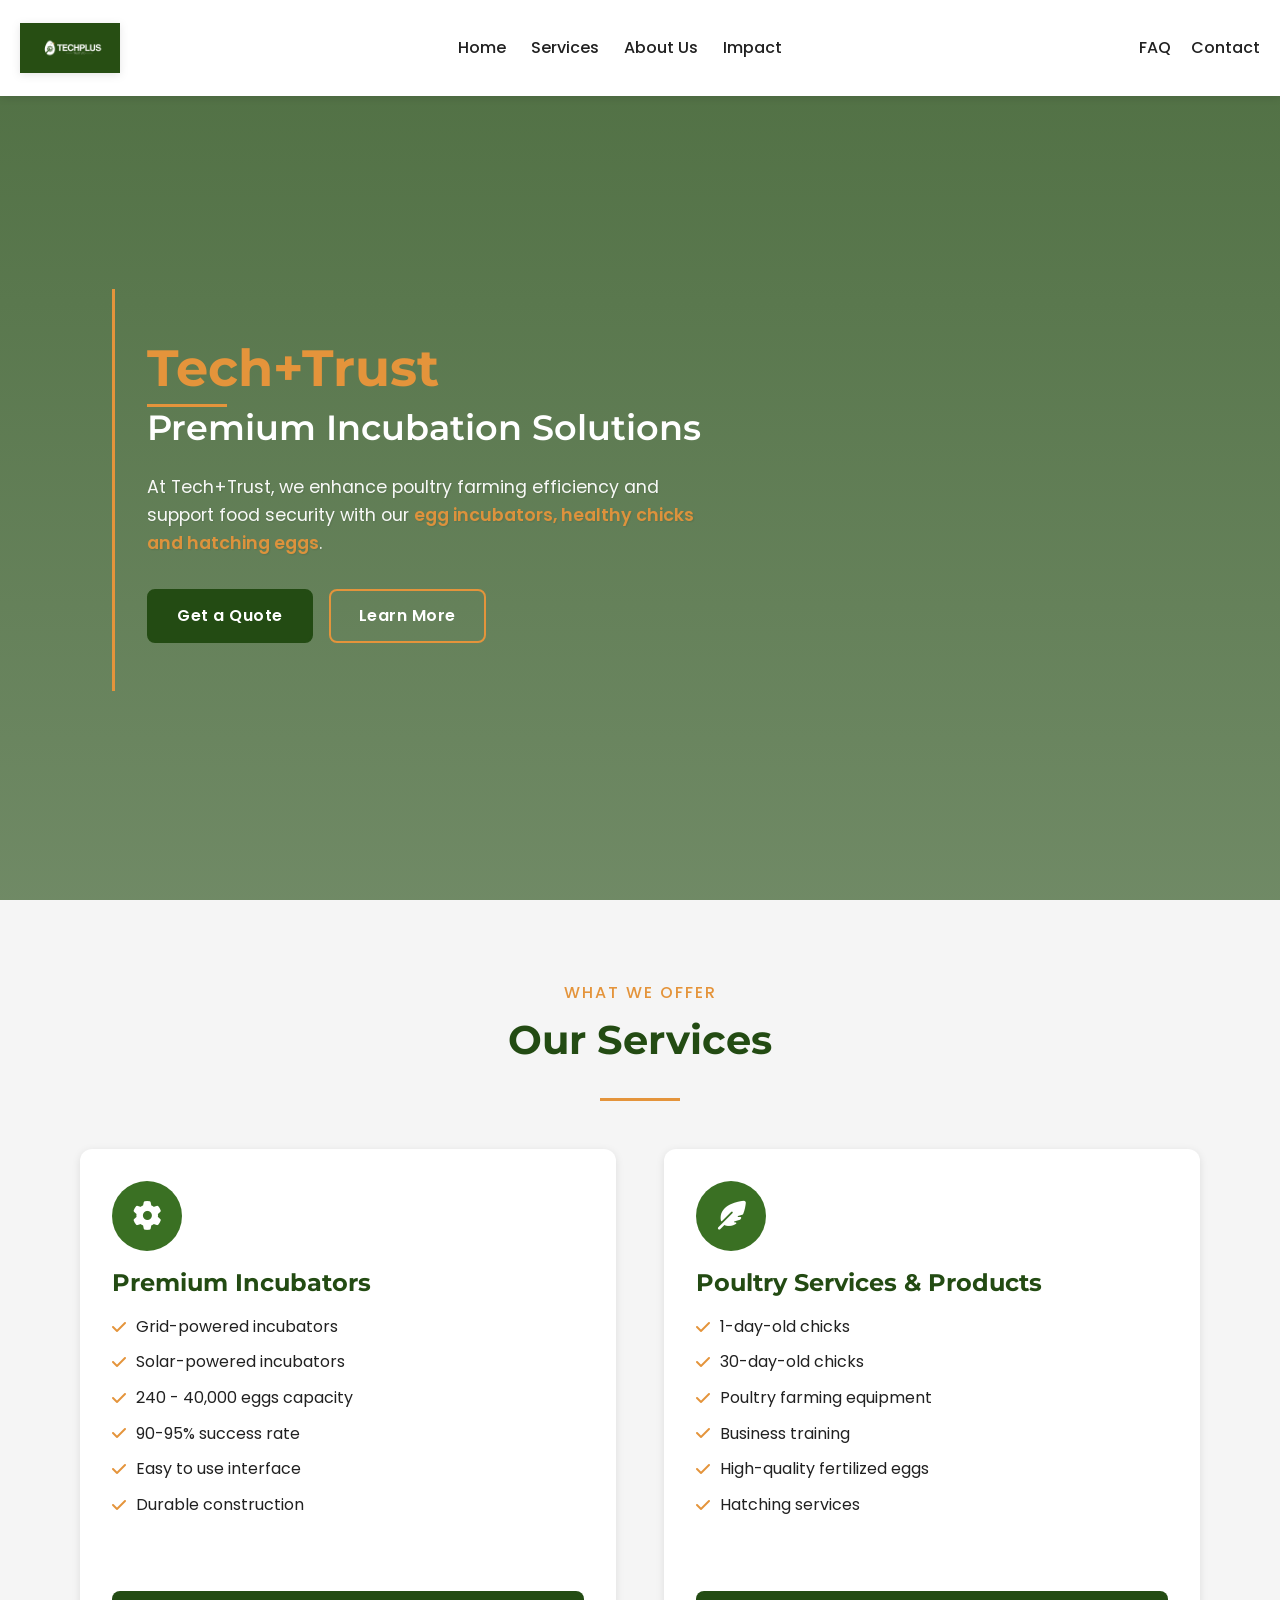
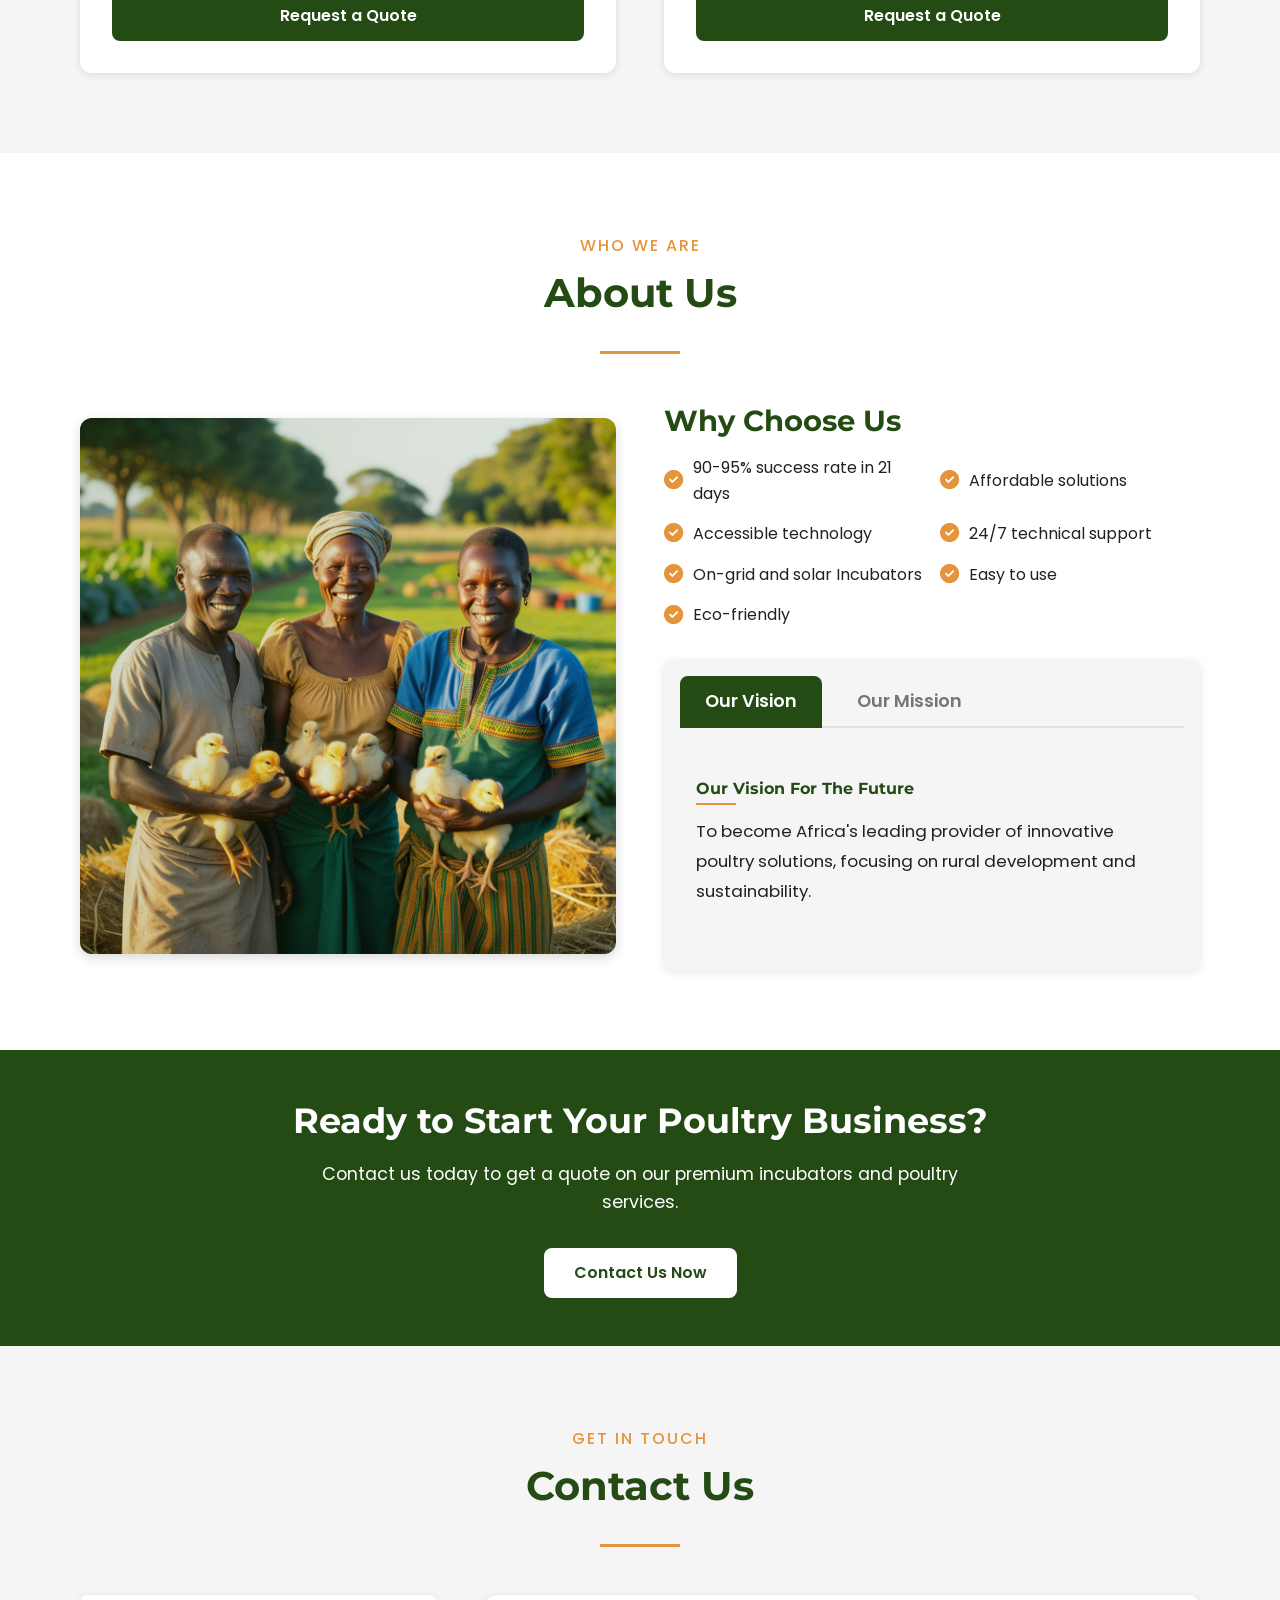
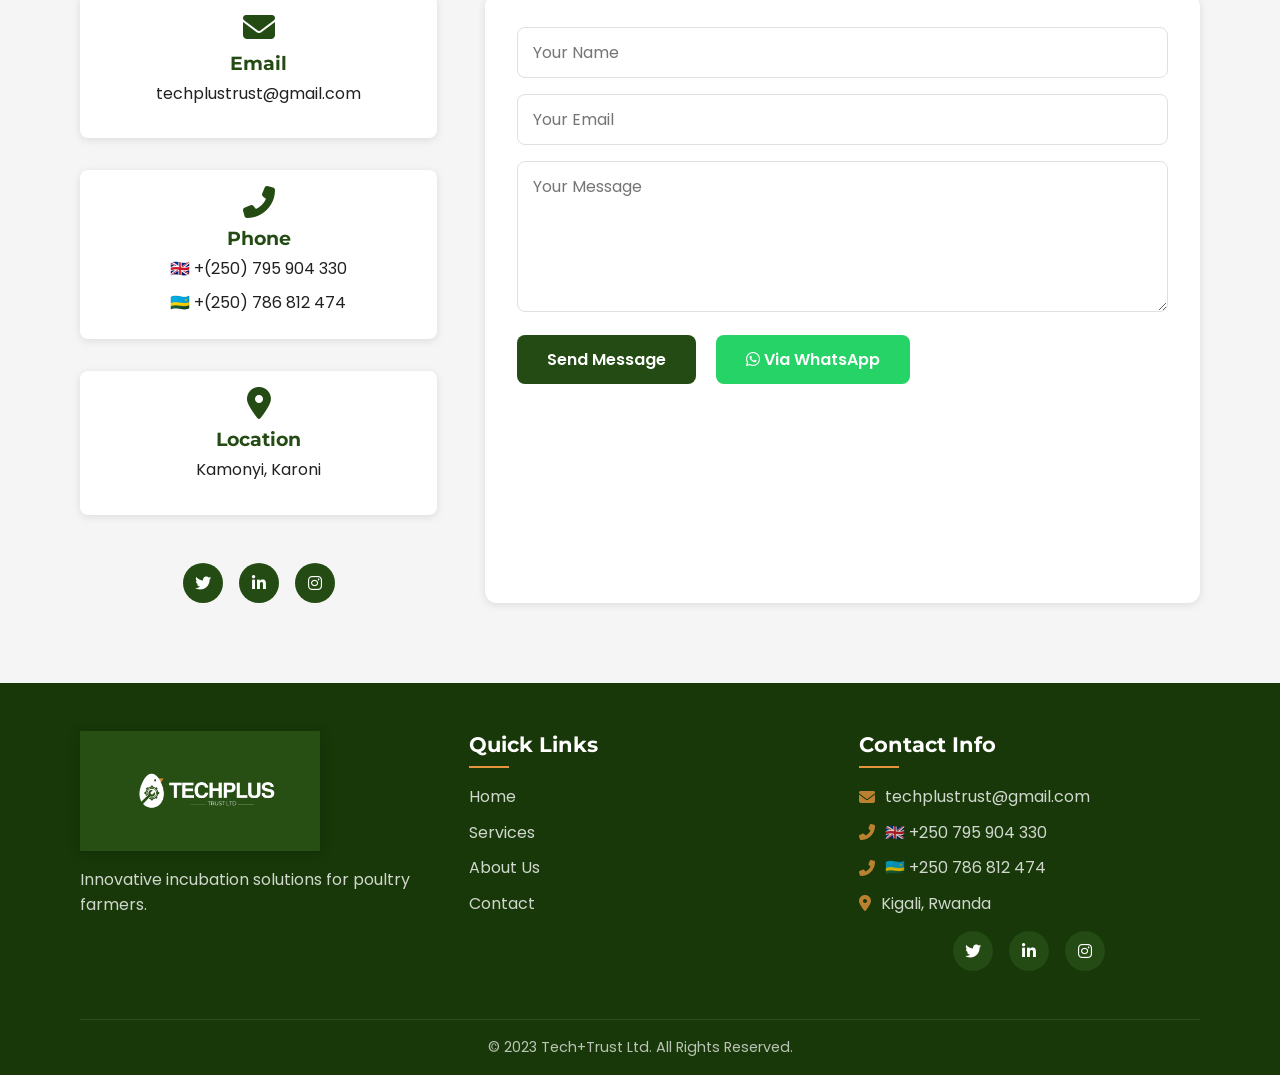
==== commit 08c8a40f: "mend" ====
--- a/index.html
+++ b/index.html
@@ -188,7 +188,7 @@
                         
                         <div class="tab-content active" id="vision">
                             <h4>Our Vision For The Future</h4>
-                            <p>To become Africa's leading provider of innovative poultry solutionss, focusing on rural developmentand sustainability.</p>
+                            <p>To become Africa's leading provider of innovative poultry solutions, focusing on rural development and sustainability.</p>
                         </div>
                         
                         <div class="tab-content" id="mission">
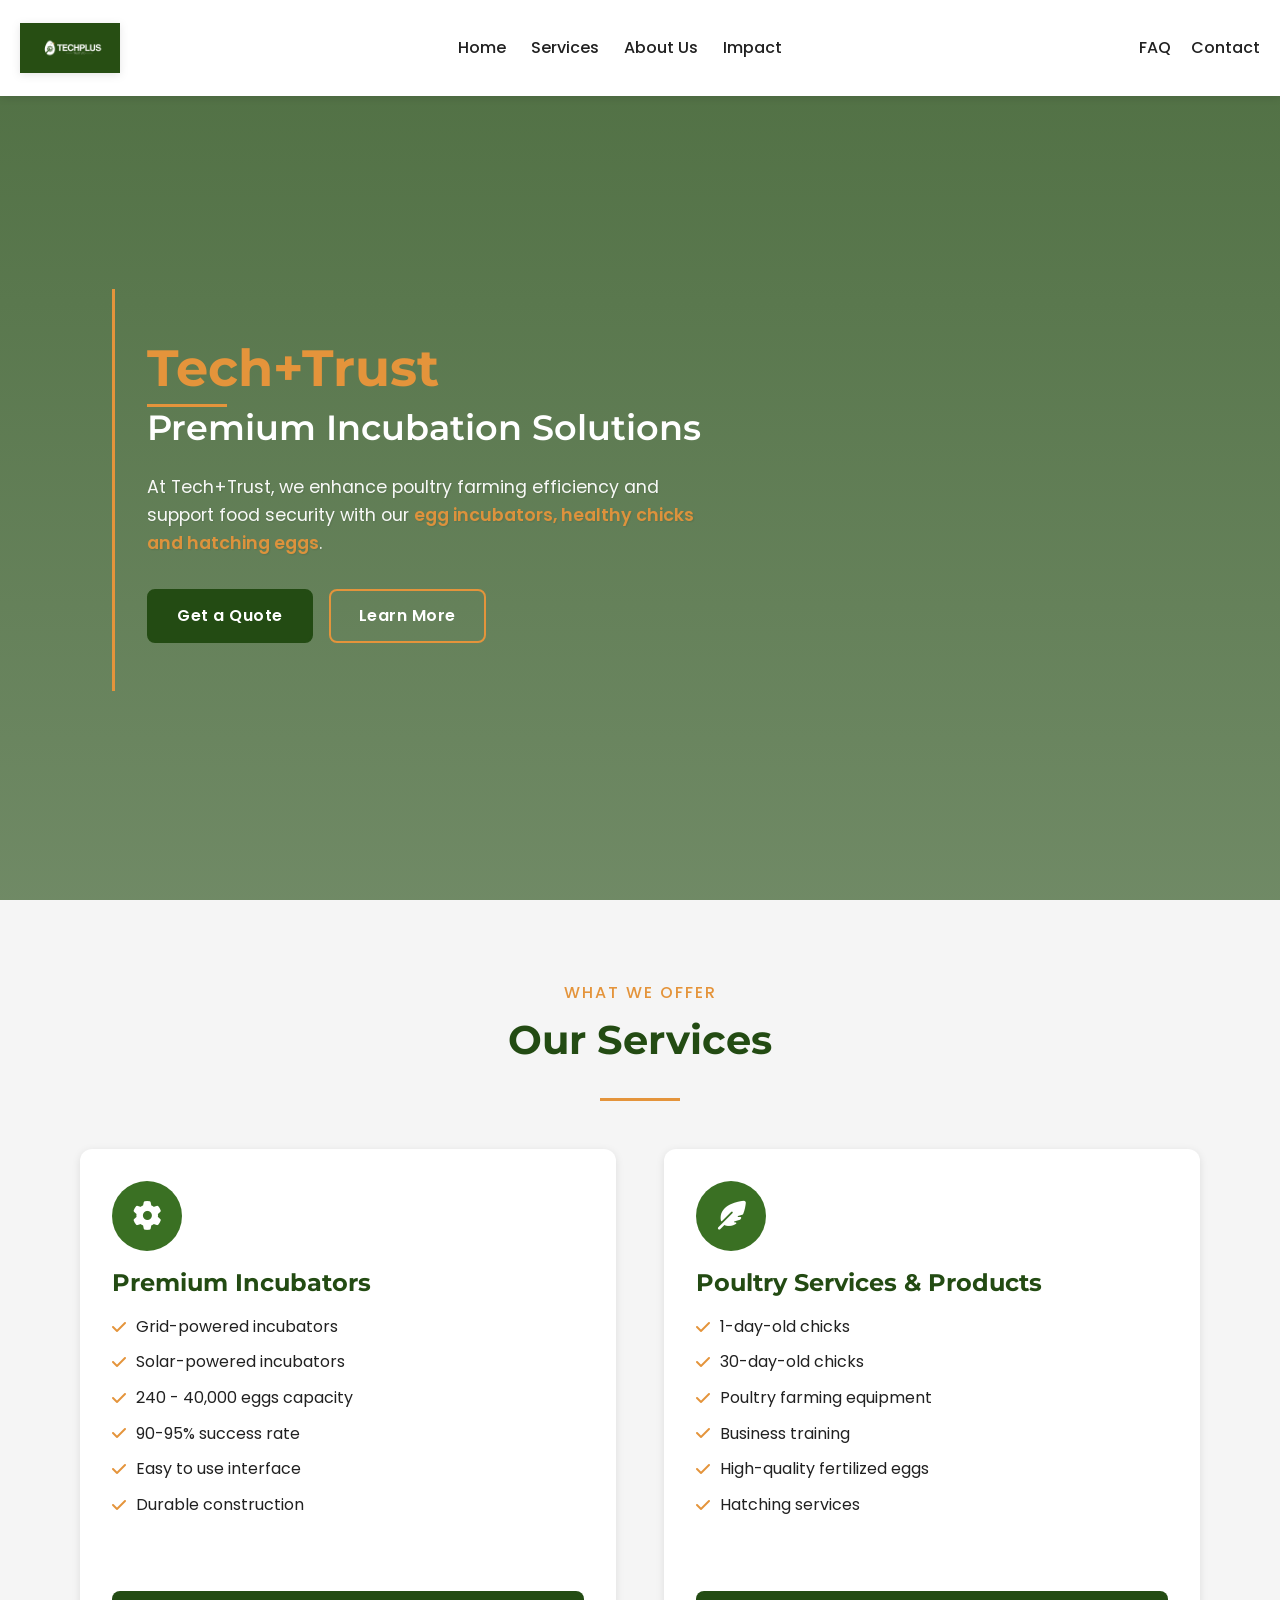
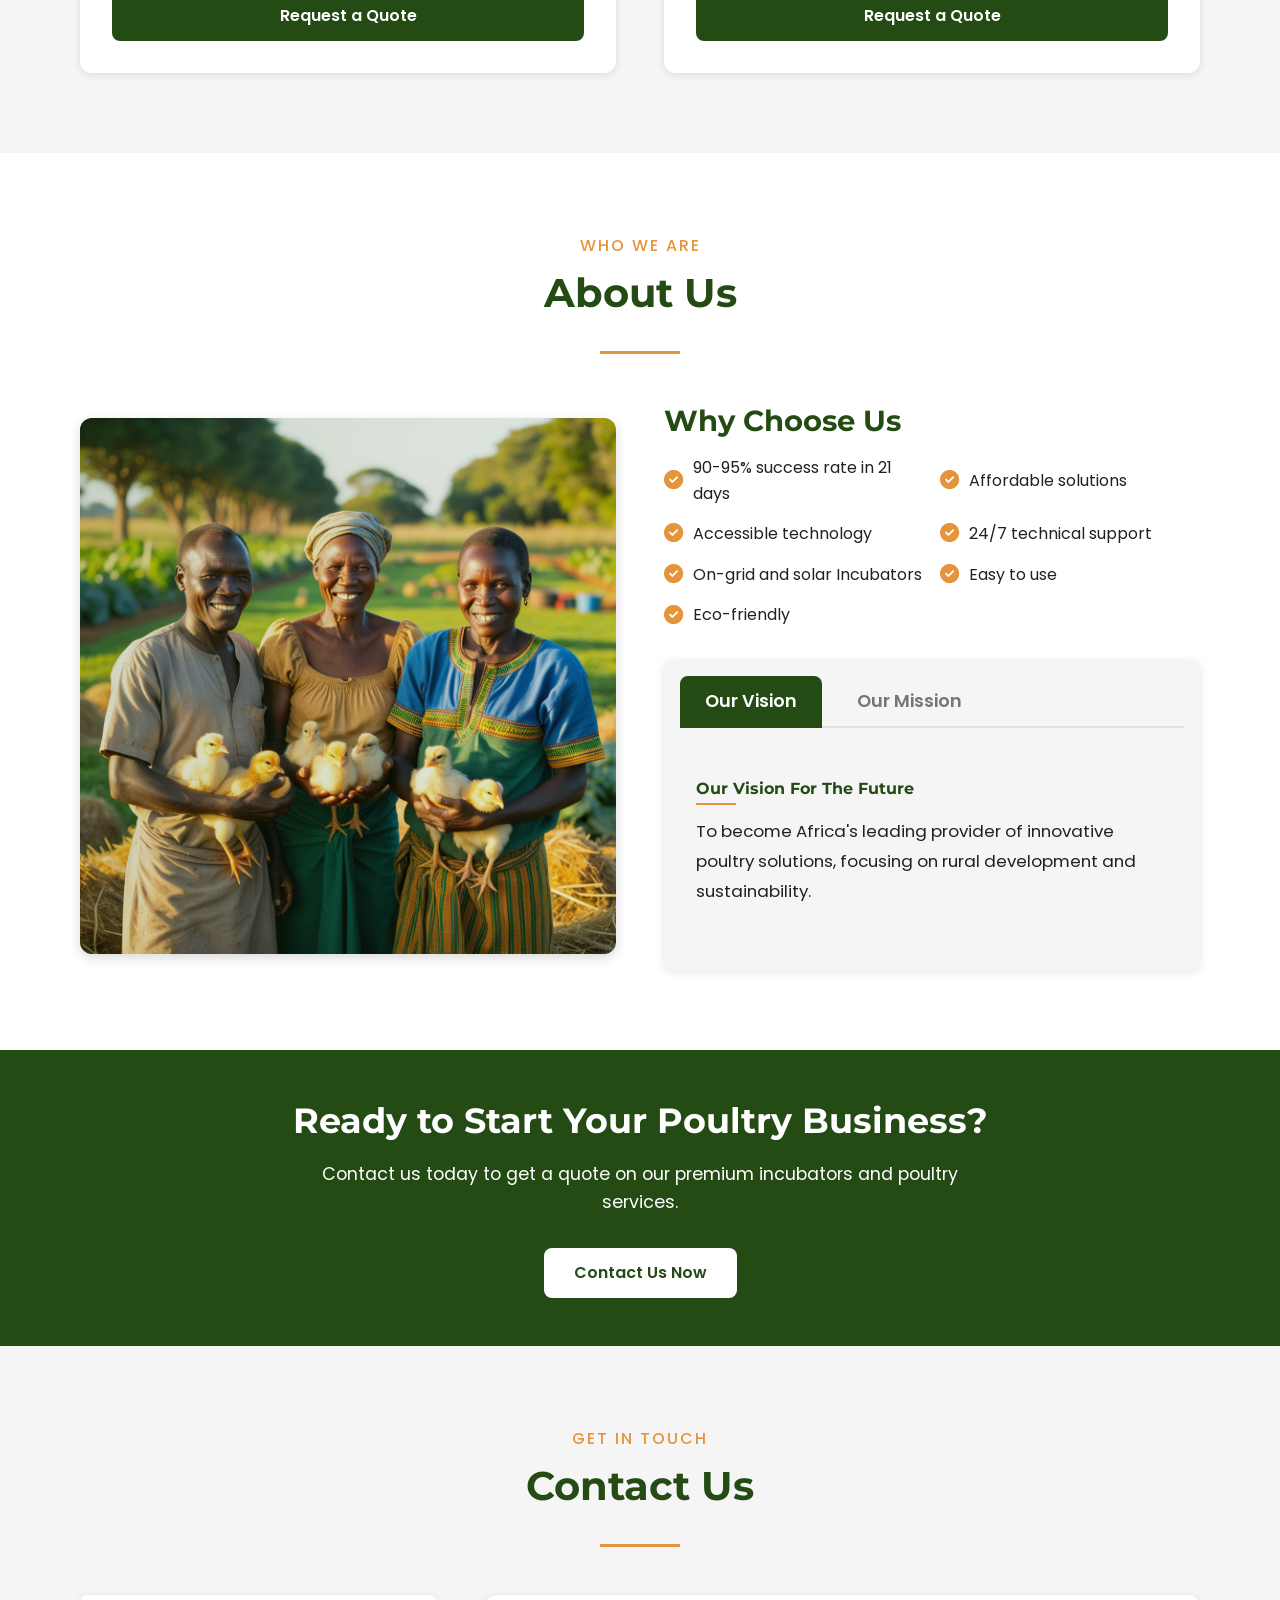
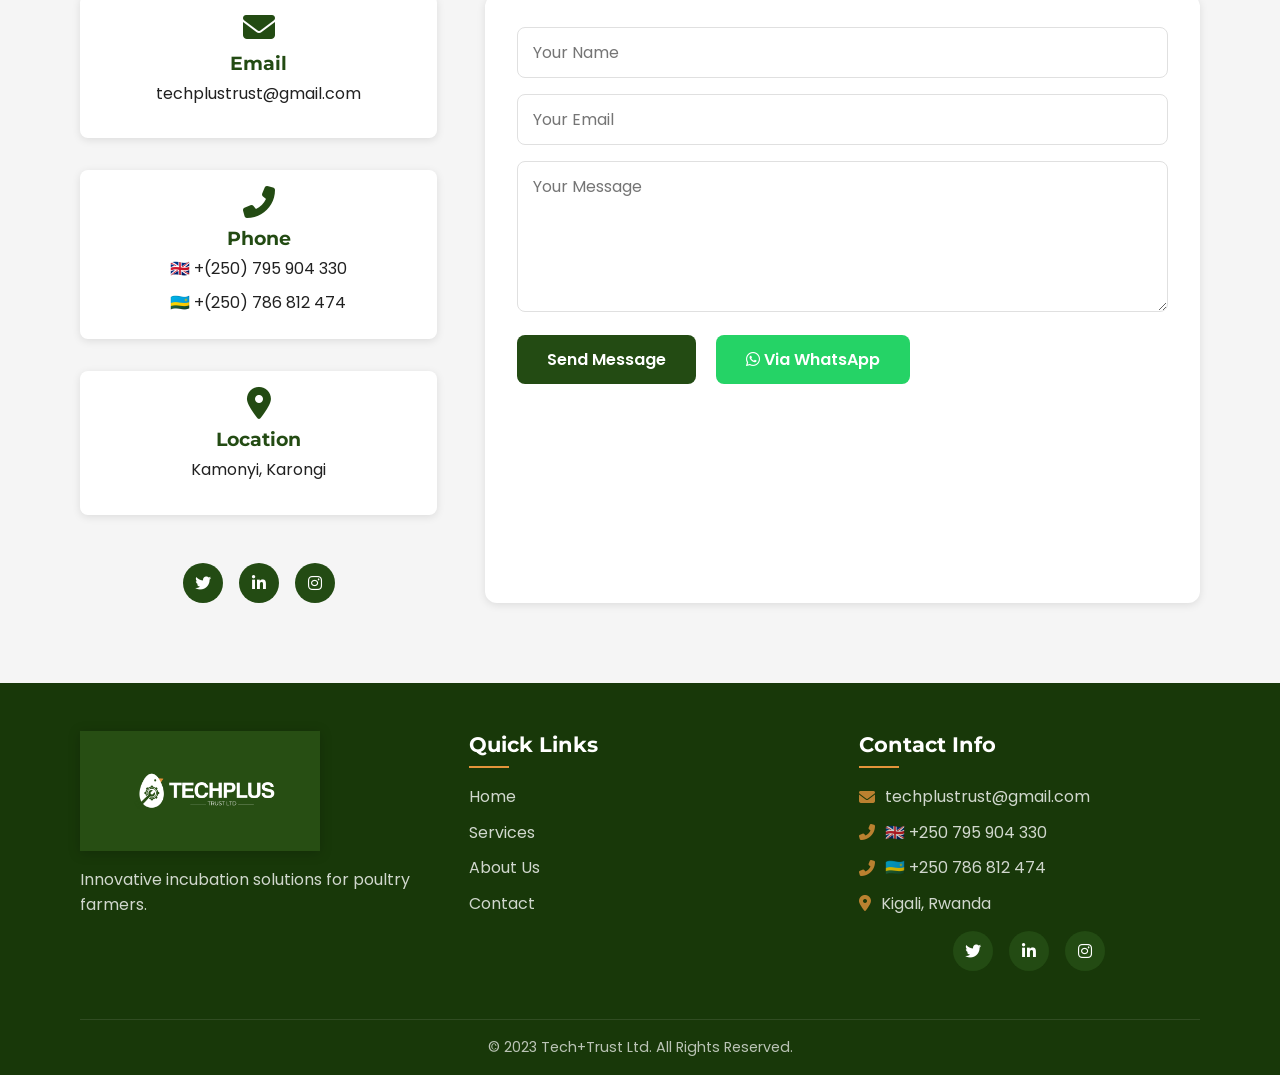
==== commit 282aab66: "mend" ====
--- a/index.html
+++ b/index.html
@@ -193,8 +193,7 @@
                         
                         <div class="tab-content" id="mission">
                             <h4>Our Core Mission</h4>
-                            <p>Empower poultry farmers by providing reliable, accessible , locally manufactured poultry solutions that boost productivity and support food security</p>
-                          
+                            <p>Empower poultry farmers by providing reliable, accessible , locally manufactured poultry solutions that boost productivity and support food security.</p>
                         </div>
                     </div>
                 </div>
@@ -241,7 +240,7 @@
                 <div class="contact-item">
                     <i class="fas fa-map-marker-alt"></i>
                     <h3>Location</h3>
-                    <p>Kamonyi, Karoni</p>
+                    <p>Kamonyi, Karongi</p>
                 </div>
                 
                 <div class="social-links">
